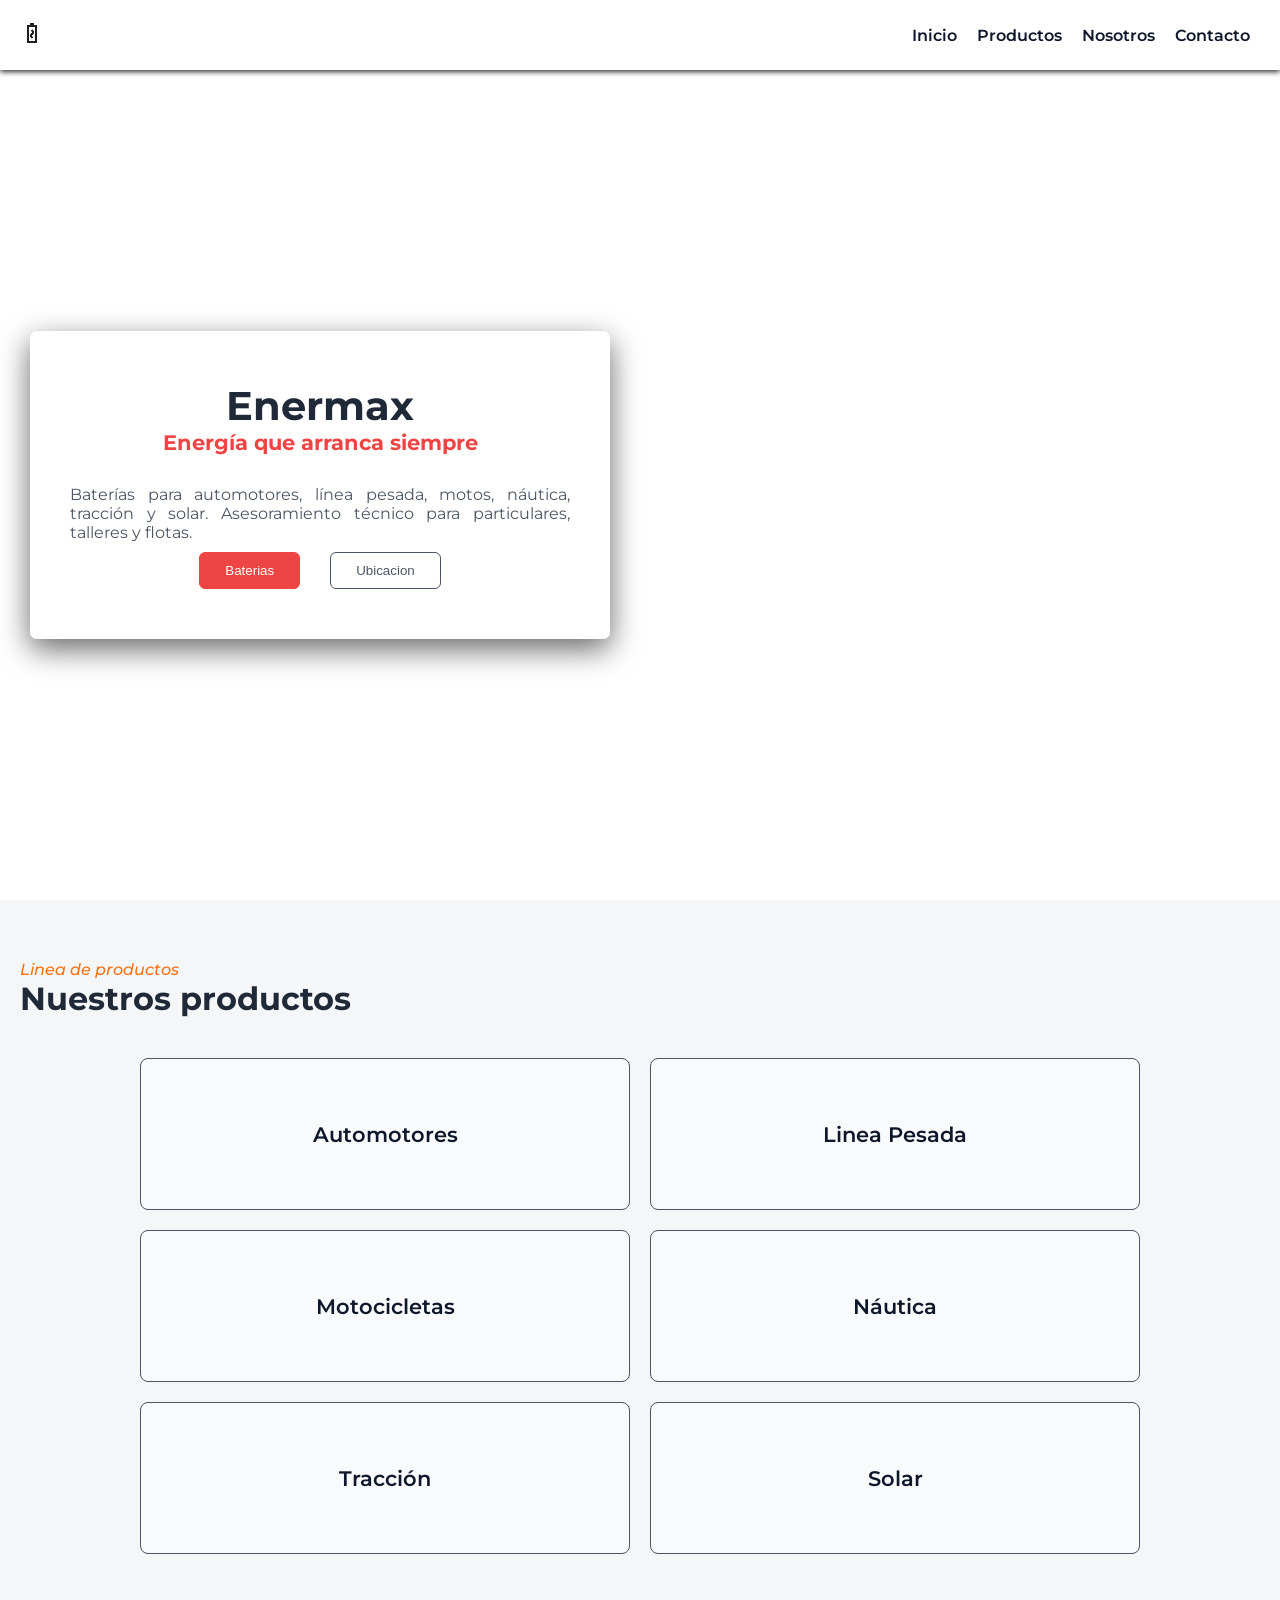
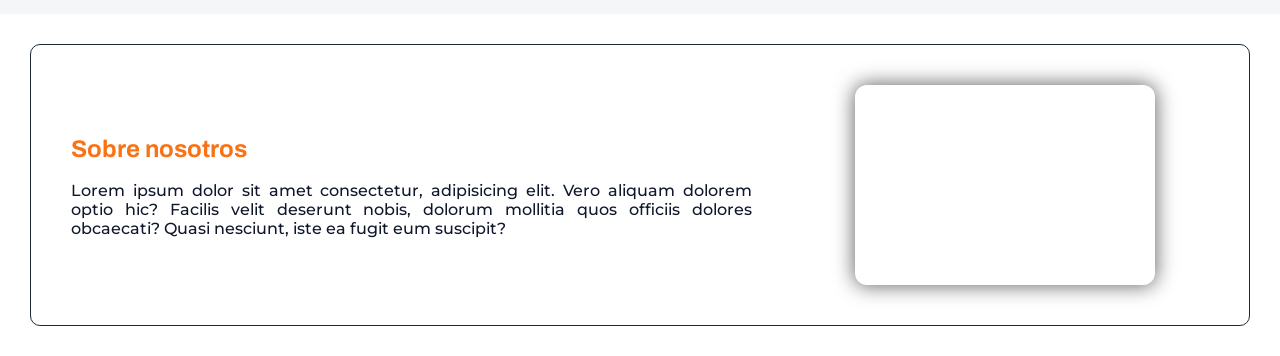
==== index.html @ 9f48b946 "primer commit" ====
<!DOCTYPE html>
<html lang="en">
<head>
    <meta charset="UTF-8">
    <meta name="viewport" content="width=device-width, initial-scale=1.0">
    <link rel="stylesheet" href="style.css">
    <title>Enermax</title>
    <link rel="preconnect" href="https://fonts.googleapis.com">
    <link rel="preconnect" href="https://fonts.gstatic.com" crossorigin>
    <link href="https://fonts.googleapis.com/css2?family=Montserrat:ital,wght@0,100..900;1,100..900&display=swap" rel="stylesheet">
    <link rel="preconnect" href="https://fonts.googleapis.com">
    <link rel="preconnect" href="https://fonts.gstatic.com" crossorigin>
    <link href="https://fonts.googleapis.com/css2?family=Archivo:ital,wght@0,100..900;1,100..900&display=swap" rel="stylesheet">
</head>
<body>
    
    <header>
        <nav class="nav__container">
            <a href="#"><img src="imagenes/battery_change_24dp_1F1F1F_FILL0_wght400_GRAD0_opsz24.png" alt="Logo de Enermax" class="logo"></a>
            <ul class="ul__container">
                <li class="link"><a href="#home">Inicio</a></li>
                <li class="link"><a href="#categorias">Productos</a></li>
                <li class="link"><a href="#about">Nosotros</a></li>
                <li class="link"><a href="">Contacto</a></li>
            </ul>
        </nav>
    </header>
    <main>
        <section class="hero" id="home">
           <div class="hero__content">
                <h1>Enermax</h1>
                <h2 class="hero__subtitulo">Energía que arranca siempre</h2>
                <p class="hero__p">Baterías para automotores, línea pesada, motos, náutica, tracción y solar. Asesoramiento técnico para particulares, talleres y flotas.</p>
                <div class="btn__container">
                    <button id="btn__baterias">Baterias</button>
                    <button id="btn__ubi">Ubicacion</button>
                </div>
           </div>
        </section>
        <section class="categorias__container" id="categorias">
            <label for="" class="cat__label">Linea de productos</label>
            <h2 class="cat__title">Nuestros  productos</h2>
            <div class="grid__categorias">
                <a href="" class="cat__item">
                    <h3>Automotores</h3>
                </a>
                <a href="" class="cat__item">
                    <h3>Linea Pesada</h3>
                </a>
                <a href="" class="cat__item">
                    <h3>Motocicletas</h3>
                </a>
                <a href="" class="cat__item">
                    <h3>Náutica</h3>
                </a>
                <a href="" class="cat__item">
                    <h3>Tracción</h3>
                </a>
                <a href="" class="cat__item">
                    <h3>Solar</h3>
                </a>
            </div>
        </section>
        <section class="about__section" id="about">
           <div class="about__main-content">
            <div class="about__content">
                <h2>Sobre nosotros</h2>
                <p>Lorem ipsum dolor sit amet consectetur, adipisicing elit. Vero aliquam dolorem optio hic? Facilis velit deserunt nobis, dolorum mollitia quos officiis dolores obcaecati? Quasi nesciunt, iste ea fugit eum suscipit?</p>
           </div>
           <div class="about__map">
                <iframe src="https://www.google.com/maps/embed?pb=!1m18!1m12!1m3!1d6736.130847587252!2d-63.22825692455571!3d-32.417405573816005!2m3!1f0!2f0!3f0!3m2!1i1024!2i768!4f13.1!3m3!1m2!1s0x95cc433421d55905%3A0x3ea2e8fc33ce48e!2sBaterias%20PLACORD%20ENERMAX!5e0!3m2!1ses-419!2sar!4v1781281917189!5m2!1ses-419!2sar" style="border:0;" allowfullscreen="" loading="lazy" referrerpolicy="no-referrer-when-downgrade" class="map__content"></iframe>
           </div>
           </div>
        </section>

    </main>

<script src="script.js"></script>
</body>
</html>
---- style.css ----
:root {
    --color-principal: #1F2937;
    --color-secundario: #4B5563;
    --color-acento: #F97316;   
    --color-texto: #000000;
    --color-fondo: #FFFFFF;
    --color-terciario: #0F172A;
    --color-resalto: #EF4444;
}

* {
    scroll-behavior: smooth;
}

body {
    margin: 0;
    font-family: "Montserrat", sans-serif;
    box-sizing: border-box;
}

header {
    position: fixed;
    top: 0;
    left: 0;
    width: 100%;
    height: 70px;
    background-color: #fff;
    z-index: 1000;
    box-shadow: 0 2px 5px #000c;
}

.nav__container {
    margin: 0;
    display: flex;
    justify-content: space-between;
    align-items: center;
    padding: 0px 20px;
    height: 100%;
}

.ul__container {
    display: flex;
    flex-direction: row;
    list-style: none;
}

.link a {
    text-decoration: none;
    color: var(--color-terciario);
    padding: 10px 0;
    margin: 0 10px;
    font-weight: 600;
    position: relative;
}

.link a::after {
    content: '';
    position: absolute;
    width: 0;
    height: 2px;
    bottom: 10px;
    left: 0;
    background-color: var(--color-acento);
    transition: width 0.3s ease;
}

.link a:hover::after {
    width: 100%;
}

.hero {
    display: flex;
    height: calc(100vh - 70px);
    margin-top: 70px;
    background-image: 
    url("imagenes/Gemini_Generated_Image_a4xaea4xaea4xaea.png");
    background-position: center;
    background-repeat: no-repeat;
    background-size: cover;
    align-items: center;
}

.hero__content {
    display: flex;
    flex-direction: column;
    color: var(--color-principal);
    background-color: #fff9;
    padding: 40px;
    border-radius: 7px;
    box-shadow: 0 10px 30px #0009;
    text-align: center;
    max-width: 500px;
    width: 90%;
    margin-left: 30px;
    align-items: center;
}

h1,.hero__subtitulo,.btn__container {
    padding: 10px;
}

h1 {
    margin: 0;
    font-size: 2.5em;
    color: var(--color-principal);
}

.hero__subtitulo {
    color: var(--color-resalto);
    margin: 0;
    font-size: 1.3em;
    position: relative;
    top: -20px;
}

.hero__p {
    color: var(--color-secundario);
    text-align: justify;
    margin: 0;
}

.btn__container {
    display: flex;
    gap: 30px;
}

#btn__baterias, #btn__ubi {
    padding: 10px 25px;
    margin: 0;
}

#btn__baterias {
    border-radius: 6px;
    border: 1.5px solid #EF4444;
    background-color: #EF4444;
    color: #fff;
}

#btn__ubi {
    border-radius: 6px;
    border: 1.5px solid var(--color-secundario);
    background-color: transparent;
    color: var(--color-secundario);
}

#btn__ubi:hover {
    cursor: pointer;
    border: 1.5px solid var(--color-resalto);
    color: var(--color-resalto);
    transition: all .1s ease-in;
}

#btn__baterias:hover {
    cursor: pointer;
    background-color: #cd3322;
    transition: all .1s ease-in;
    border-color: #cd3322;
}

.categorias__container {
    padding: 60px 20px;
    background-color: #f5f6f8;
}

.cat__label {
    font-weight: 500;
    color: var(--color-acento);
    font-style: oblique;
}

.cat__title {
    text-align: start;
    color: var(--color-principal);
    font-size: 2rem;
    margin-bottom: 40px;
    margin-top: 0;
}

.grid__categorias {
    display: grid;
    grid-template-columns: repeat(2,1fr);
    gap: 20px;
    max-width: 1000px;
    margin: 0 auto;
}

.cat__item {
    display: flex;
    flex-direction: row;
    justify-content: center;
    align-items: center;
    height: 150px; 
    background-color: #f8fafc; 
    border: 1px solid var(--color-secundario);
    border-radius: 8px;
    text-decoration: none; 
    transition: all 0.3s ease;
}

.cat__item h3 {
    color: var(--color-terciario);
    font-size: 1.3rem;
    font-weight: 600;
    margin: 0;
}

.cat__item:hover {
    transform: translateY(-5px);
    box-shadow: 0 10px 20px #0002; 
    border-color: var(--color-resalto);
}

.about__section {
    padding: 30px;
    display: flex;
    flex-direction: column;
    gap: 30px;
} 

.about__main-content {
    display: flex;
    flex-direction: row;
    justify-content: space-around;
    align-items: center;
    background-color: #fff;
    padding: 40px;
    border-radius: 10px;
    border: 1.5px solid var(--color-principal);
}

.map__content {
    border-radius: 8px;
    box-shadow: 0 0 20px 1px #0009;
}

.about__section h2 {
    font-family: "Archivo", sans-serif;
    color: var(--color-acento);
}
.about__section p {
    color: var(--color-terciario);
    font-weight: 500;
    text-align: justify;
    padding-right: 20px;
}

.about__map {
    display: flex;
    flex-direction: column;;
    width: 100%;
    justify-content: center;
    align-items: center;
    margin: 0;
    margin-right: -30px;
}

.about__map iframe {
    width: 100%;            /* Ocupa todo el ancho disponible... */
    max-width: 300px;       /* ...pero como máximo se clava en 450px (acá manejás el tamaño) */
    aspect-ratio: 3 / 2;    /* Fuerza a que el mapa sea siempre un cuadrado perfecto (Relación 1:1) */
    height: auto;           /* Permite que la altura se adapte a la proporción del ancho */
    border-radius: 12px;    /* Opcional: le da unas esquinas redondeadas estéticas que quedan muy bien con las fotos */
}
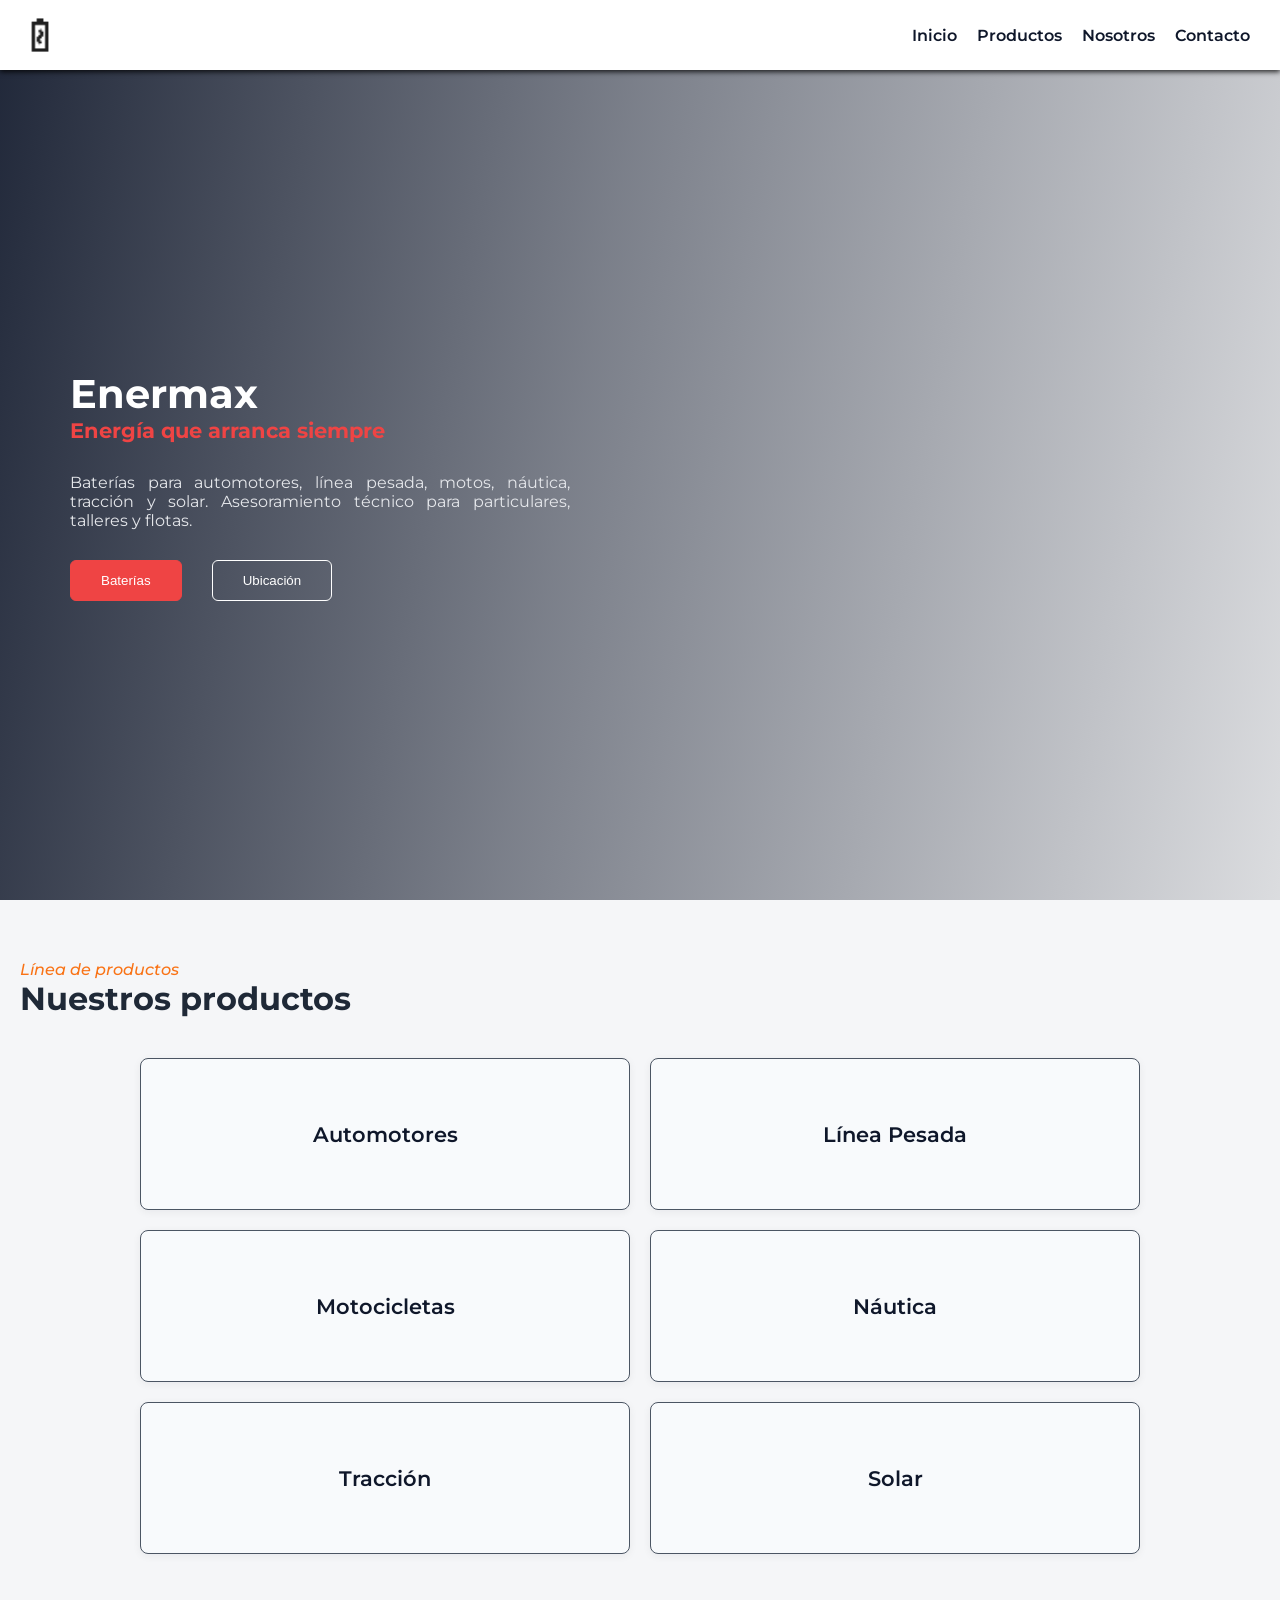
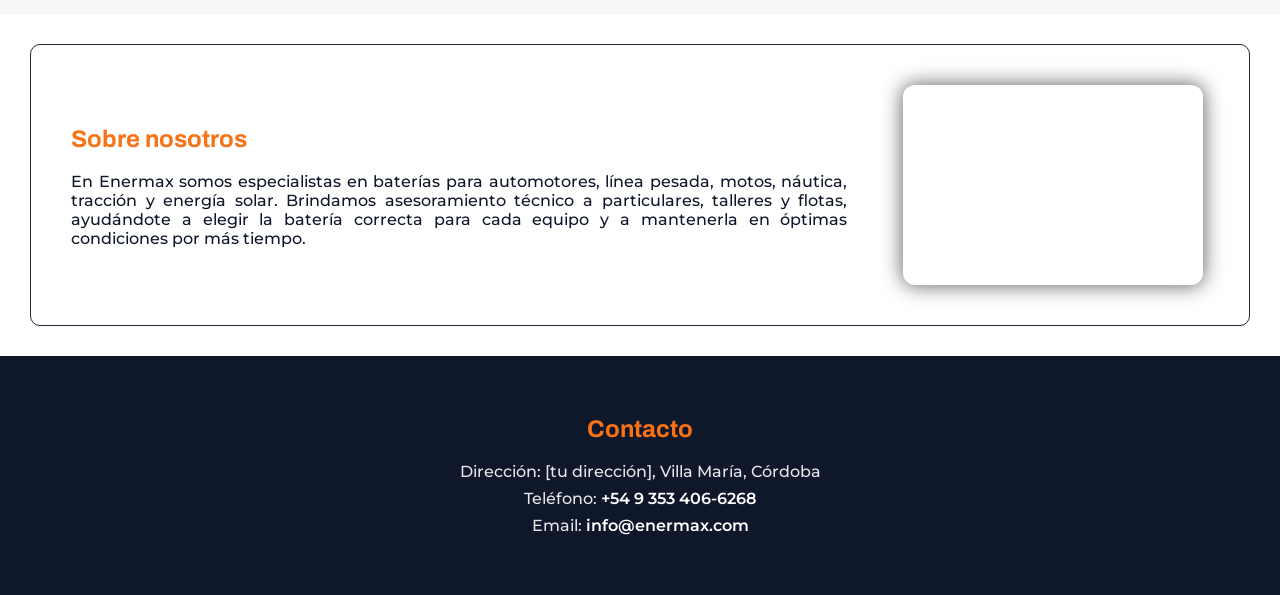
==== commit f4b04b30: "terminando display pagina principal" ====
--- a/index.html
+++ b/index.html
@@ -1,8 +1,9 @@
 <!DOCTYPE html>
-<html lang="en">
+<html lang="es">
 <head>
     <meta charset="UTF-8">
     <meta name="viewport" content="width=device-width, initial-scale=1.0">
+    <meta name="description" content="Enermax: baterías para automotores, línea pesada, motos, náutica, tracción y energía solar. Asesoramiento técnico para particulares, talleres y flotas en Villa María, Córdoba.">
     <link rel="stylesheet" href="style.css">
     <title>Enermax</title>
     <link rel="preconnect" href="https://fonts.googleapis.com">
@@ -13,68 +14,84 @@
     <link href="https://fonts.googleapis.com/css2?family=Archivo:ital,wght@0,100..900;1,100..900&display=swap" rel="stylesheet">
 </head>
 <body>
-    
+ 
     <header>
         <nav class="nav__container">
-            <a href="#"><img src="imagenes/battery_change_24dp_1F1F1F_FILL0_wght400_GRAD0_opsz24.png" alt="Logo de Enermax" class="logo"></a>
+            <a href="#"><img src="imagenes/battery_change_24dp_1F1F1F_FILL0_wght400_GRAD0_opsz24.png" alt="Logo de Enermax"
+                    class="logo"></a>
             <ul class="ul__container">
                 <li class="link"><a href="#home">Inicio</a></li>
                 <li class="link"><a href="#categorias">Productos</a></li>
                 <li class="link"><a href="#about">Nosotros</a></li>
-                <li class="link"><a href="">Contacto</a></li>
+                <li class="link"><a href="#contacto">Contacto</a></li>
             </ul>
         </nav>
     </header>
     <main>
         <section class="hero" id="home">
-           <div class="hero__content">
+            <div class="hero__content">
                 <h1>Enermax</h1>
                 <h2 class="hero__subtitulo">Energía que arranca siempre</h2>
-                <p class="hero__p">Baterías para automotores, línea pesada, motos, náutica, tracción y solar. Asesoramiento técnico para particulares, talleres y flotas.</p>
+                <p class="hero__p">Baterías para automotores, línea pesada, motos, náutica, tracción y solar.
+                    Asesoramiento técnico para particulares, talleres y flotas.</p>
                 <div class="btn__container">
-                    <button id="btn__baterias">Baterias</button>
-                    <button id="btn__ubi">Ubicacion</button>
+                    <button id="btn__baterias">Baterías</button>
+                    <button id="btn__ubi">Ubicación</button>
                 </div>
-           </div>
+            </div>
         </section>
         <section class="categorias__container" id="categorias">
-            <label for="" class="cat__label">Linea de productos</label>
-            <h2 class="cat__title">Nuestros  productos</h2>
+            <span class="cat__label">Línea de productos</span>
+            <h2 class="cat__title">Nuestros productos</h2>
             <div class="grid__categorias">
-                <a href="" class="cat__item">
+                <a href="#" class="cat__item">
                     <h3>Automotores</h3>
                 </a>
-                <a href="" class="cat__item">
-                    <h3>Linea Pesada</h3>
+                <a href="#" class="cat__item">
+                    <h3>Línea Pesada</h3>
                 </a>
-                <a href="" class="cat__item">
+                <a href="#" class="cat__item">
                     <h3>Motocicletas</h3>
                 </a>
-                <a href="" class="cat__item">
-                    <h3>Náutica</h3>
+                <a href="#" class="cat__item">
+                   <h3>Náutica</h3>
                 </a>
-                <a href="" class="cat__item">
+                <a href="#" class="cat__item">
                     <h3>Tracción</h3>
                 </a>
-                <a href="" class="cat__item">
+                <a href="#" class="cat__item">
                     <h3>Solar</h3>
                 </a>
             </div>
         </section>
         <section class="about__section" id="about">
-           <div class="about__main-content">
-            <div class="about__content">
-                <h2>Sobre nosotros</h2>
-                <p>Lorem ipsum dolor sit amet consectetur, adipisicing elit. Vero aliquam dolorem optio hic? Facilis velit deserunt nobis, dolorum mollitia quos officiis dolores obcaecati? Quasi nesciunt, iste ea fugit eum suscipit?</p>
-           </div>
-           <div class="about__map">
-                <iframe src="https://www.google.com/maps/embed?pb=!1m18!1m12!1m3!1d6736.130847587252!2d-63.22825692455571!3d-32.417405573816005!2m3!1f0!2f0!3f0!3m2!1i1024!2i768!4f13.1!3m3!1m2!1s0x95cc433421d55905%3A0x3ea2e8fc33ce48e!2sBaterias%20PLACORD%20ENERMAX!5e0!3m2!1ses-419!2sar!4v1781281917189!5m2!1ses-419!2sar" style="border:0;" allowfullscreen="" loading="lazy" referrerpolicy="no-referrer-when-downgrade" class="map__content"></iframe>
-           </div>
-           </div>
+            <div class="about__main-content">
+                <div class="about__content">
+                    <h2>Sobre nosotros</h2>
+                    <p>En Enermax somos especialistas en baterías para automotores, línea pesada, motos, náutica,
+                        tracción y energía solar. Brindamos asesoramiento técnico a particulares, talleres y flotas,
+                        ayudándote a elegir la batería correcta para cada equipo y a mantenerla en óptimas
+                        condiciones por más tiempo.</p>
+                </div>
+                <div class="about__map">
+                    <iframe
+                        src="https://www.google.com/maps/embed?pb=!1m18!1m12!1m3!1d6736.130847587252!2d-63.22825692455571!3d-32.417405573816005!2m3!1f0!2f0!3f0!3m2!1i1024!2i768!4f13.1!3m3!1m2!1s0x95cc433421d55905%3A0x3ea2e8fc33ce48e!2sBaterias%20PLACORD%20ENERMAX!5e0!3m2!1ses-419!2sar!4v1781281917189!5m2!1ses-419!2sar"
+                        style="border:0;" allowfullscreen="" loading="lazy"
+                        referrerpolicy="no-referrer-when-downgrade" class="map__content"></iframe>
+                </div>
+            </div>
         </section>
-
+        <section class="contact__section" id="contacto">
+            <h2 class="contact__title">Contacto</h2>
+            <address class="contact__info">
+                <p>Dirección: [tu dirección], Villa María, Córdoba</p>
+                <p>Teléfono: <a href="tel:+5493534066268">+54 9 353 406-6268</a></p>
+                <p>Email: <a href="mailto:matiaseravalle@gmail.com">info@enermax.com</a></p>
+            </address>
+        </section>
     </main>
-
-<script src="script.js"></script>
+ 
+    <script src="script.js"></script>
 </body>
+ 
 </html>
--- a/style.css
+++ b/style.css
@@ -1,12 +1,12 @@
-
 :root {
     --color-principal: #1F2937;
     --color-secundario: #4B5563;
-    --color-acento: #F97316;   
+    --color-acento: #F97316;
     --color-texto: #000000;
     --color-fondo: #FFFFFF;
     --color-terciario: #0F172A;
     --color-resalto: #EF4444;
+    --color-claro: #E5E7EB;
 }
 
 * {
@@ -39,6 +39,12 @@
     height: 100%;
 }
 
+.logo {
+    height: 40px;
+    width: auto;
+    display: block;
+}
+
 .ul__container {
     display: flex;
     flex-direction: row;
@@ -73,8 +79,9 @@
     display: flex;
     height: calc(100vh - 70px);
     margin-top: 70px;
-    background-image: 
-    url("imagenes/Gemini_Generated_Image_a4xaea4xaea4xaea.png");
+    background-image:
+        linear-gradient(100deg, rgba(15, 23, 42, 0.92) 0%, rgba(15, 23, 42, 0.55) 45%, rgba(15, 23, 42, 0.15) 100%),
+        url("imagenes/Gemini_Generated_Image_a4xaea4xaea4xaea.png");
     background-position: center;
     background-repeat: no-repeat;
     background-size: cover;
@@ -84,26 +91,25 @@
 .hero__content {
     display: flex;
     flex-direction: column;
-    color: var(--color-principal);
-    background-color: #fff9;
+    color: var(--color-fondo);
     padding: 40px;
-    border-radius: 7px;
-    box-shadow: 0 10px 30px #0009;
-    text-align: center;
+    text-align: left;
     max-width: 500px;
     width: 90%;
     margin-left: 30px;
-    align-items: center;
-}
-
-h1,.hero__subtitulo,.btn__container {
-    padding: 10px;
+    align-items: flex-start;
+}
+
+h1,
+.hero__subtitulo,
+.btn__container {
+    padding: 10px 0;
 }
 
 h1 {
     margin: 0;
     font-size: 2.5em;
-    color: var(--color-principal);
+    color: var(--color-fondo);
 }
 
 .hero__subtitulo {
@@ -115,7 +121,7 @@
 }
 
 .hero__p {
-    color: var(--color-secundario);
+    color: var(--color-claro);
     text-align: justify;
     margin: 0;
 }
@@ -125,9 +131,11 @@
     gap: 30px;
 }
 
-#btn__baterias, #btn__ubi {
-    padding: 10px 25px;
-    margin: 0;
+#btn__baterias,
+#btn__ubi {
+    padding: 12px 30px;
+    margin: 0;
+    margin-top: 20px;
 }
 
 #btn__baterias {
@@ -139,9 +147,9 @@
 
 #btn__ubi {
     border-radius: 6px;
-    border: 1.5px solid var(--color-secundario);
+    border: 1.5px solid var(--color-fondo);
     background-color: transparent;
-    color: var(--color-secundario);
+    color: var(--color-fondo);
 }
 
 #btn__ubi:hover {
@@ -167,6 +175,7 @@
     font-weight: 500;
     color: var(--color-acento);
     font-style: oblique;
+    display: block;
 }
 
 .cat__title {
@@ -179,7 +188,7 @@
 
 .grid__categorias {
     display: grid;
-    grid-template-columns: repeat(2,1fr);
+    grid-template-columns: repeat(2, 1fr);
     gap: 20px;
     max-width: 1000px;
     margin: 0 auto;
@@ -187,15 +196,24 @@
 
 .cat__item {
     display: flex;
-    flex-direction: row;
+    flex-direction: column;
     justify-content: center;
     align-items: center;
-    height: 150px; 
-    background-color: #f8fafc; 
+    gap: 12px;
+    height: 150px;
+    background-color: #f8fafc;
     border: 1px solid var(--color-secundario);
     border-radius: 8px;
-    text-decoration: none; 
+    box-shadow: 0 2px 8px rgba(15, 23, 42, 0.06);
+    text-decoration: none;
     transition: all 0.3s ease;
+}
+
+.cat__item .icon {
+    width: 36px;
+    height: 36px;
+    color: var(--color-acento);
+    transition: color 0.3s ease;
 }
 
 .cat__item h3 {
@@ -207,8 +225,12 @@
 
 .cat__item:hover {
     transform: translateY(-5px);
-    box-shadow: 0 10px 20px #0002; 
+    box-shadow: 0 10px 20px #0002;
     border-color: var(--color-resalto);
+}
+
+.cat__item:hover .icon {
+    color: var(--color-resalto);
 }
 
 .about__section {
@@ -216,7 +238,7 @@
     display: flex;
     flex-direction: column;
     gap: 30px;
-} 
+}
 
 .about__main-content {
     display: flex;
@@ -238,6 +260,7 @@
     font-family: "Archivo", sans-serif;
     color: var(--color-acento);
 }
+
 .about__section p {
     color: var(--color-terciario);
     font-weight: 500;
@@ -247,7 +270,7 @@
 
 .about__map {
     display: flex;
-    flex-direction: column;;
+    flex-direction: column;
     width: 100%;
     justify-content: center;
     align-items: center;
@@ -256,10 +279,46 @@
 }
 
 .about__map iframe {
-    width: 100%;            /* Ocupa todo el ancho disponible... */
-    max-width: 300px;       /* ...pero como máximo se clava en 450px (acá manejás el tamaño) */
-    aspect-ratio: 3 / 2;    /* Fuerza a que el mapa sea siempre un cuadrado perfecto (Relación 1:1) */
-    height: auto;           /* Permite que la altura se adapte a la proporción del ancho */
-    border-radius: 12px;    /* Opcional: le da unas esquinas redondeadas estéticas que quedan muy bien con las fotos */
-}
-
+    width: 100%;          /* Ocupa todo el ancho disponible... */
+    max-width: 300px;      /* ...pero como máximo se clava en 300px (acá manejás el tamaño) */
+    aspect-ratio: 3 / 2;  /* Fuerza a que el mapa sea siempre la misma proporción */
+    height: auto;         /* Permite que la altura se adapte a la proporción del ancho */
+    border-radius: 12px;  /* Esquinas redondeadas que combinan con el resto de las tarjetas */
+}
+
+.contact__section {
+    padding: 60px 20px;
+    text-align: center;
+    background-color: var(--color-terciario);
+    color: var(--color-fondo);
+}
+
+.contact__title {
+    color: var(--color-acento);
+    font-family: "Archivo", sans-serif;
+    margin-top: 0;
+}
+
+.contact__info {
+    display: flex;
+    flex-direction: column;
+    gap: 8px;
+    font-style: normal;
+}
+
+.contact__info p {
+    color: var(--color-claro);
+    font-weight: 500;
+    margin: 0;
+}
+
+.contact__info a {
+    color: var(--color-fondo);
+    text-decoration: none;
+    font-weight: 600;
+}
+
+.contact__info a:hover {
+    color: var(--color-acento);
+}
+
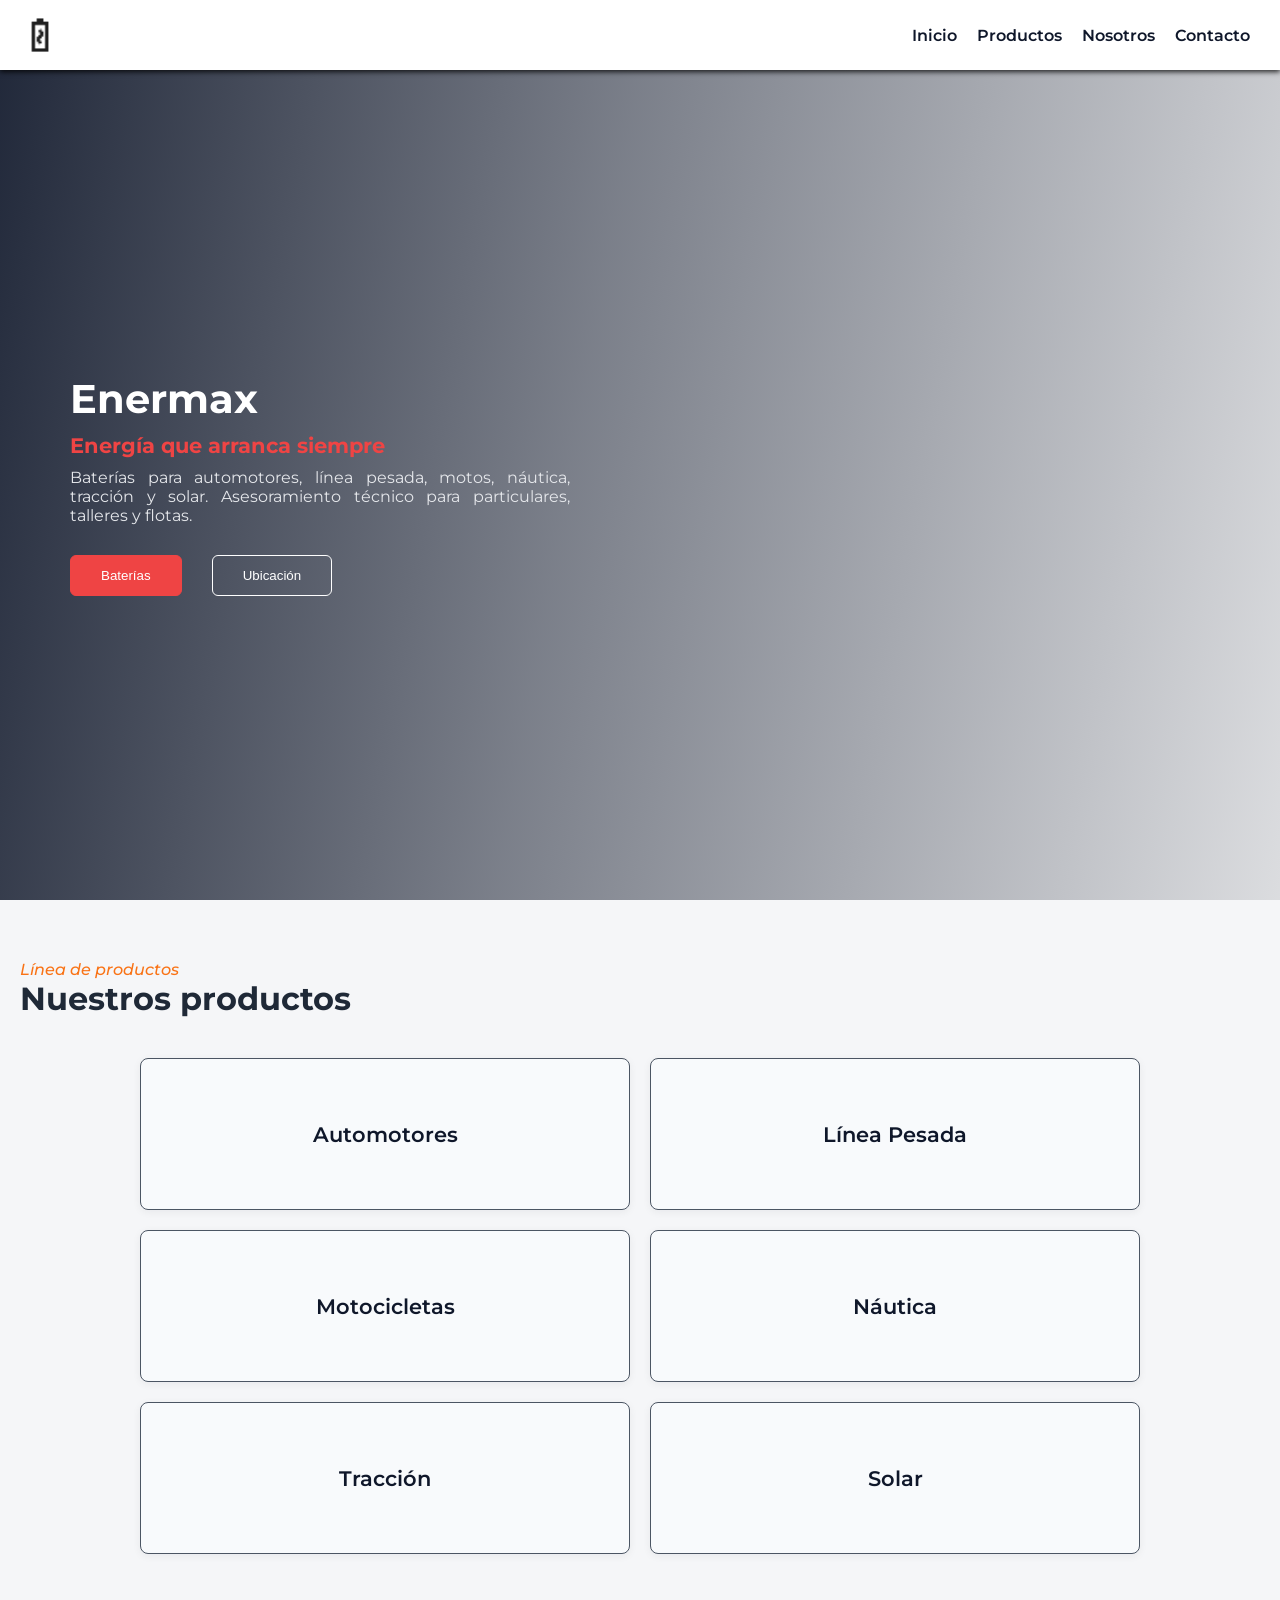
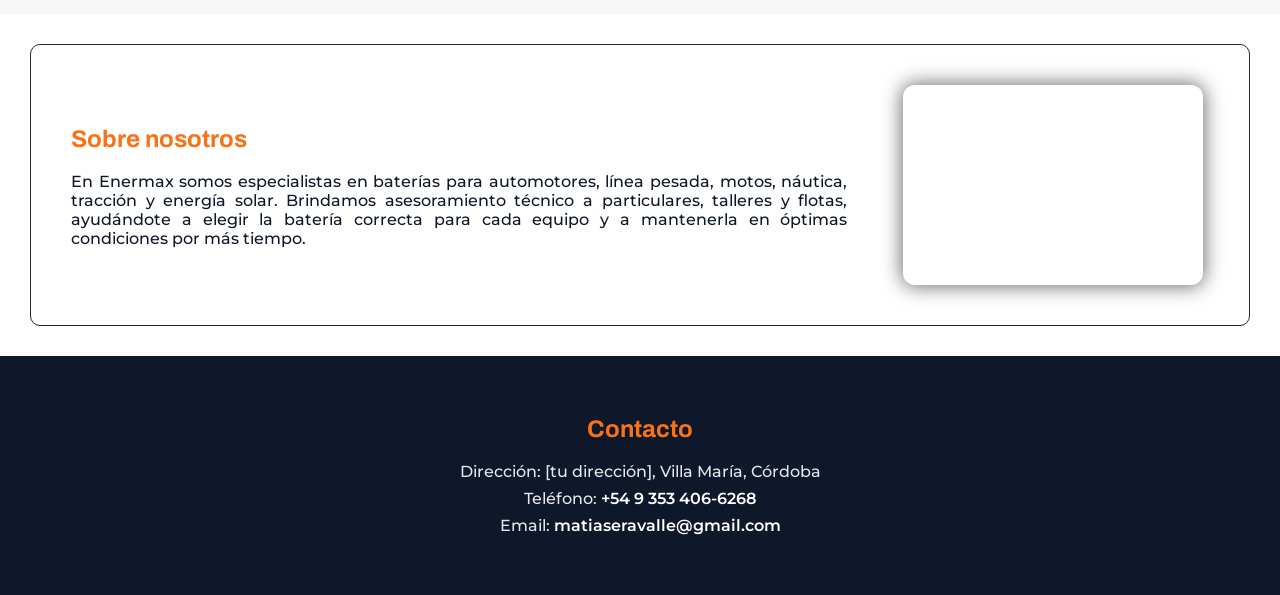
==== commit 0fb5e4a1: "display terminado (1)" ====
--- a/index.html
+++ b/index.html
@@ -14,12 +14,20 @@
     <link href="https://fonts.googleapis.com/css2?family=Archivo:ital,wght@0,100..900;1,100..900&display=swap" rel="stylesheet">
 </head>
 <body>
- 
+
     <header>
         <nav class="nav__container">
             <a href="#"><img src="imagenes/battery_change_24dp_1F1F1F_FILL0_wght400_GRAD0_opsz24.png" alt="Logo de Enermax"
                     class="logo"></a>
-            <ul class="ul__container">
+
+            <button class="nav__toggle" id="navToggle" aria-label="Abrir menú" aria-expanded="false"
+                aria-controls="navMenu">
+                <span class="nav__toggle-bar"></span>
+                <span class="nav__toggle-bar"></span>
+                <span class="nav__toggle-bar"></span>
+            </button>
+
+            <ul class="ul__container" id="navMenu">
                 <li class="link"><a href="#home">Inicio</a></li>
                 <li class="link"><a href="#categorias">Productos</a></li>
                 <li class="link"><a href="#about">Nosotros</a></li>
@@ -35,8 +43,8 @@
                 <p class="hero__p">Baterías para automotores, línea pesada, motos, náutica, tracción y solar.
                     Asesoramiento técnico para particulares, talleres y flotas.</p>
                 <div class="btn__container">
-                    <button id="btn__baterias">Baterías</button>
-                    <button id="btn__ubi">Ubicación</button>
+                    <button type="button" id="btn__baterias">Baterías</button>
+                    <button type="button" id="btn__ubi">Ubicación</button>
                 </div>
             </div>
         </section>
@@ -54,7 +62,7 @@
                     <h3>Motocicletas</h3>
                 </a>
                 <a href="#" class="cat__item">
-                   <h3>Náutica</h3>
+                    <h3>Náutica</h3>
                 </a>
                 <a href="#" class="cat__item">
                     <h3>Tracción</h3>
@@ -73,8 +81,8 @@
                         ayudándote a elegir la batería correcta para cada equipo y a mantenerla en óptimas
                         condiciones por más tiempo.</p>
                 </div>
-                <div class="about__map">
-                    <iframe
+                <div class="about__map" id="map">
+                    <iframe title="Ubicación de Enermax en el mapa"
                         src="https://www.google.com/maps/embed?pb=!1m18!1m12!1m3!1d6736.130847587252!2d-63.22825692455571!3d-32.417405573816005!2m3!1f0!2f0!3f0!3m2!1i1024!2i768!4f13.1!3m3!1m2!1s0x95cc433421d55905%3A0x3ea2e8fc33ce48e!2sBaterias%20PLACORD%20ENERMAX!5e0!3m2!1ses-419!2sar!4v1781281917189!5m2!1ses-419!2sar"
                         style="border:0;" allowfullscreen="" loading="lazy"
                         referrerpolicy="no-referrer-when-downgrade" class="map__content"></iframe>
@@ -86,12 +94,12 @@
             <address class="contact__info">
                 <p>Dirección: [tu dirección], Villa María, Córdoba</p>
                 <p>Teléfono: <a href="tel:+5493534066268">+54 9 353 406-6268</a></p>
-                <p>Email: <a href="mailto:matiaseravalle@gmail.com">info@enermax.com</a></p>
+                <p>Email: <a href="mailto:matiaseravalle@gmail.com">matiaseravalle@gmail.com</a></p>
             </address>
         </section>
     </main>
- 
+
     <script src="script.js"></script>
 </body>
- 
+
 </html>
--- a/style.css
+++ b/style.css
@@ -45,10 +45,46 @@
     display: block;
 }
 
+.nav__toggle {
+    display: none;
+    flex-direction: column;
+    justify-content: center;
+    gap: 5px;
+    width: 30px;
+    height: 24px;
+    background: none;
+    border: none;
+    cursor: pointer;
+    padding: 0;
+}
+
+.nav__toggle-bar {
+    display: block;
+    width: 100%;
+    height: 3px;
+    background-color: var(--color-terciario);
+    border-radius: 2px;
+    transition: all 0.3s ease;
+}
+
+.nav__toggle.active .nav__toggle-bar:nth-child(1) {
+    transform: translateY(8px) rotate(45deg);
+}
+
+.nav__toggle.active .nav__toggle-bar:nth-child(2) {
+    opacity: 0;
+}
+
+.nav__toggle.active .nav__toggle-bar:nth-child(3) {
+    transform: translateY(-8px) rotate(-45deg);
+}
+
 .ul__container {
     display: flex;
     flex-direction: row;
     list-style: none;
+    margin: 0;
+    padding: 0;
 }
 
 .link a {
@@ -116,8 +152,7 @@
     color: var(--color-resalto);
     margin: 0;
     font-size: 1.3em;
-    position: relative;
-    top: -20px;
+    margin-top: -10px;
 }
 
 .hero__p {
@@ -209,13 +244,6 @@
     transition: all 0.3s ease;
 }
 
-.cat__item .icon {
-    width: 36px;
-    height: 36px;
-    color: var(--color-acento);
-    transition: color 0.3s ease;
-}
-
 .cat__item h3 {
     color: var(--color-terciario);
     font-size: 1.3rem;
@@ -227,10 +255,6 @@
     transform: translateY(-5px);
     box-shadow: 0 10px 20px #0002;
     border-color: var(--color-resalto);
-}
-
-.cat__item:hover .icon {
-    color: var(--color-resalto);
 }
 
 .about__section {
@@ -322,3 +346,146 @@
     color: var(--color-acento);
 }
 
+/* ============================
+   RESPONSIVE - Tablets y móviles
+   ============================ */
+@media (max-width: 768px) {
+
+    /* Nav hamburguesa */
+    .nav__toggle {
+        display: flex;
+    }
+
+    .ul__container {
+        position: fixed;
+        top: 70px;
+        left: 0;
+        width: 100%;
+        flex-direction: column;
+        align-items: stretch;
+        background-color: #fff;
+        box-shadow: 0 4px 10px #0002;
+        max-height: 0;
+        overflow: hidden;
+        transition: max-height 0.35s ease;
+    }
+
+    .ul__container.active {
+        max-height: 300px;
+    }
+
+    .link {
+        width: 100%;
+        text-align: center;
+        border-bottom: 1px solid #f0f0f0;
+    }
+
+    .link a {
+        display: block;
+        padding: 15px 0;
+        margin: 0;
+    }
+
+    /* Hero (sin imagen de fondo en mobile) */
+    .hero {
+        height: auto;
+        min-height: auto;
+        margin-top: 70px;
+        background-image: none;
+        background-color: var(--color-terciario);
+        padding: 50px 20px;
+    }
+
+    .hero__content {
+        margin-left: 0;
+        max-width: 100%;
+        width: 100%;
+        padding: 0;
+        align-items: center;
+        text-align: center;
+    }
+
+    h1 {
+        font-size: 2.2em;
+        padding: 0;
+    }
+
+    .hero__subtitulo {
+        position: static;
+        font-size: 1.1em;
+        margin-top: 8px;
+    }
+
+    .hero__p {
+        text-align: center;
+        margin-top: 15px;
+    }
+
+    .btn__container {
+        flex-direction: column;
+        width: 100%;
+        gap: 15px;
+        margin-top: 20px;
+    }
+
+    #btn__baterias,
+    #btn__ubi {
+        width: 100%;
+    }
+
+    /* Categorías */
+    .categorias__container {
+        padding: 40px 15px;
+    }
+
+    .grid__categorias {
+        grid-template-columns: repeat(2, 1fr);
+        gap: 15px;
+    }
+
+    /* Sobre nosotros */
+    .about__section {
+        padding: 20px;
+    }
+
+    .about__main-content {
+        flex-direction: column;
+        padding: 25px;
+    }
+
+    .about__map {
+        margin-right: 0;
+        margin-top: 20px;
+    }
+
+    .about__map iframe {
+        max-width: 100%;
+    }
+
+    /* Contacto */
+    .contact__section {
+        padding: 40px 15px;
+    }
+}
+
+/* ============================
+   Celulares chicos
+   ============================ */
+@media (max-width: 480px) {
+
+    h1 {
+        font-size: 1.6em;
+    }
+
+    .hero__subtitulo {
+        font-size: 1.1em;
+    }
+
+    .grid__categorias {
+        grid-template-columns: 1fr;
+    }
+
+    .cat__title {
+        font-size: 1.5rem;
+    }
+}
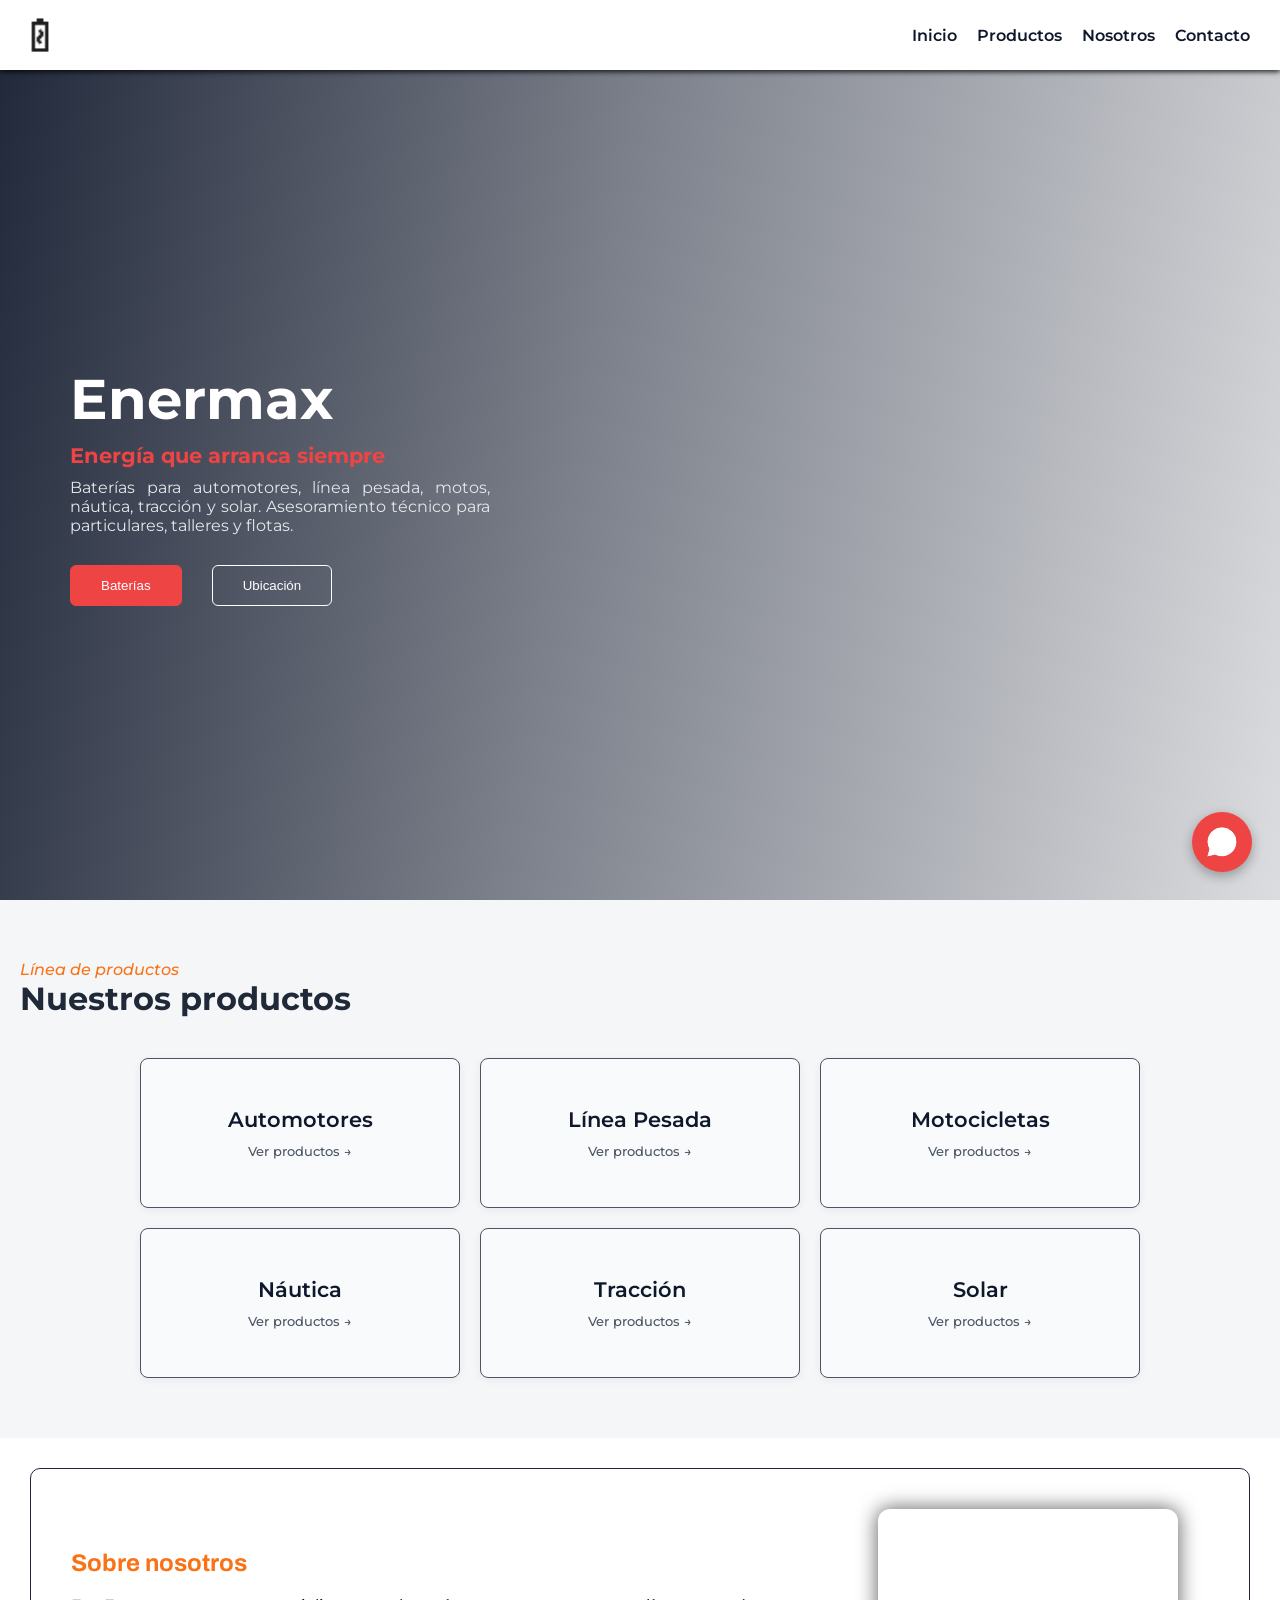
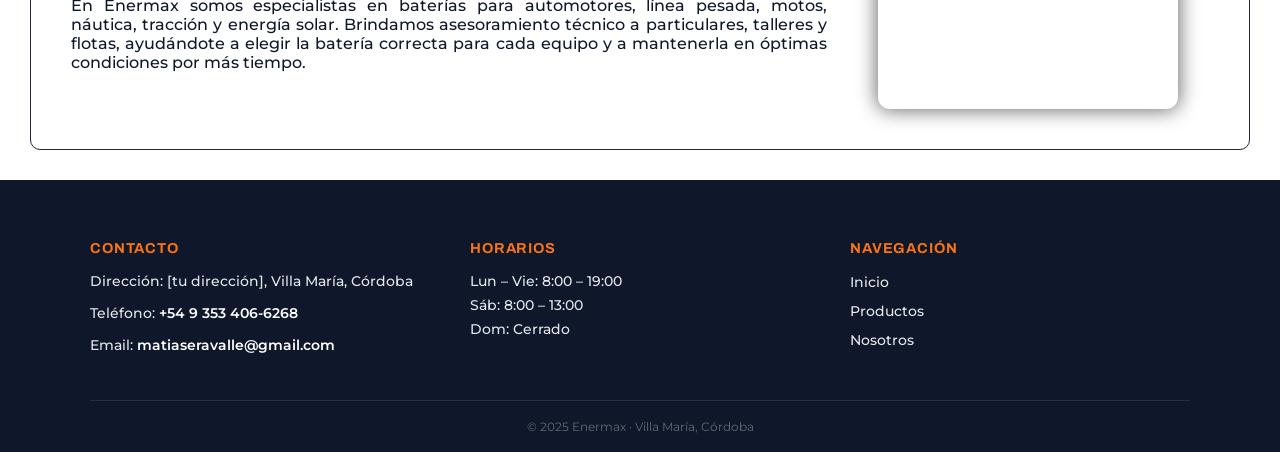
==== commit 6a7dfdfa: "pagina principal version 2" ====
--- a/index.html
+++ b/index.html
@@ -9,19 +9,15 @@
     <link rel="preconnect" href="https://fonts.googleapis.com">
     <link rel="preconnect" href="https://fonts.gstatic.com" crossorigin>
     <link href="https://fonts.googleapis.com/css2?family=Montserrat:ital,wght@0,100..900;1,100..900&display=swap" rel="stylesheet">
-    <link rel="preconnect" href="https://fonts.googleapis.com">
-    <link rel="preconnect" href="https://fonts.gstatic.com" crossorigin>
     <link href="https://fonts.googleapis.com/css2?family=Archivo:ital,wght@0,100..900;1,100..900&display=swap" rel="stylesheet">
 </head>
 <body>
 
     <header>
         <nav class="nav__container">
-            <a href="#"><img src="imagenes/battery_change_24dp_1F1F1F_FILL0_wght400_GRAD0_opsz24.png" alt="Logo de Enermax"
-                    class="logo"></a>
+            <a href="#"><img src="imagenes/battery_change_24dp_1F1F1F_FILL0_wght400_GRAD0_opsz24.png" alt="Logo de Enermax" class="logo"></a>
 
-            <button class="nav__toggle" id="navToggle" aria-label="Abrir menú" aria-expanded="false"
-                aria-controls="navMenu">
+            <button class="nav__toggle" id="navToggle" aria-label="Abrir menú" aria-expanded="false" aria-controls="navMenu">
                 <span class="nav__toggle-bar"></span>
                 <span class="nav__toggle-bar"></span>
                 <span class="nav__toggle-bar"></span>
@@ -54,21 +50,27 @@
             <div class="grid__categorias">
                 <a href="#" class="cat__item">
                     <h3>Automotores</h3>
+                    <span class="cat__cta">Ver productos →</span>
                 </a>
                 <a href="#" class="cat__item">
                     <h3>Línea Pesada</h3>
+                    <span class="cat__cta">Ver productos →</span>
                 </a>
                 <a href="#" class="cat__item">
                     <h3>Motocicletas</h3>
+                    <span class="cat__cta">Ver productos →</span>
                 </a>
                 <a href="#" class="cat__item">
                     <h3>Náutica</h3>
+                    <span class="cat__cta">Ver productos →</span>
                 </a>
                 <a href="#" class="cat__item">
                     <h3>Tracción</h3>
+                    <span class="cat__cta">Ver productos →</span>
                 </a>
                 <a href="#" class="cat__item">
                     <h3>Solar</h3>
+                    <span class="cat__cta">Ver productos →</span>
                 </a>
             </div>
         </section>
@@ -89,15 +91,41 @@
                 </div>
             </div>
         </section>
-        <section class="contact__section" id="contacto">
-            <h2 class="contact__title">Contacto</h2>
-            <address class="contact__info">
-                <p>Dirección: [tu dirección], Villa María, Córdoba</p>
-                <p>Teléfono: <a href="tel:+5493534066268">+54 9 353 406-6268</a></p>
-                <p>Email: <a href="mailto:matiaseravalle@gmail.com">matiaseravalle@gmail.com</a></p>
-            </address>
-        </section>
     </main>
+
+    <footer class="footer" id="contacto">
+        <div class="footer__container">
+            <div class="footer__col">
+                <h3 class="footer__heading">Contacto</h3>
+                <address class="footer__address">
+                    <p>Dirección: [tu dirección], Villa María, Córdoba</p>
+                    <p>Teléfono: <a href="tel:+5493534066268">+54 9 353 406-6268</a></p>
+                    <p>Email: <a href="mailto:matiaseravalle@gmail.com">matiaseravalle@gmail.com</a></p>
+                </address>
+            </div>
+            <div class="footer__col">
+                <h3 class="footer__heading">Horarios</h3>
+                <p>Lun – Vie: 8:00 – 19:00</p>
+                <p>Sáb: 8:00 – 13:00</p>
+                <p>Dom: Cerrado</p>
+            </div>
+            <div class="footer__col">
+                <h3 class="footer__heading">Navegación</h3>
+                <ul class="footer__nav-list">
+                    <li><a href="#home">Inicio</a></li>
+                    <li><a href="#categorias">Productos</a></li>
+                    <li><a href="#about">Nosotros</a></li>
+                </ul>
+            </div>
+        </div>
+        <div class="footer__bottom">
+            <p>© 2025 Enermax · Villa María, Córdoba</p>
+        </div>
+    </footer>
+
+    <a href="https://wa.me/5493534066268?text=Hola!%20Quiero%20consultar%20sobre%20bater%C3%ADas%20en%20Enermax." class="whatsapp-float" target="_blank" rel="noopener noreferrer" aria-label="Contactar por WhatsApp">
+        <img src="imagenes/WhatsApp.svg" alt="WhatsApp">
+    </a>
 
     <script src="script.js"></script>
 </body>
--- a/style.css
+++ b/style.css
@@ -9,14 +9,20 @@
     --color-claro: #E5E7EB;
 }
 
+html {
+    overflow-x: hidden;
+}
+
 * {
     scroll-behavior: smooth;
+    box-sizing: border-box;
 }
 
 body {
     margin: 0;
     font-family: "Montserrat", sans-serif;
     box-sizing: border-box;
+    overflow-x: hidden;
 }
 
 header {
@@ -144,7 +150,7 @@
 
 h1 {
     margin: 0;
-    font-size: 2.5em;
+    font-size: 3.5em;
     color: var(--color-fondo);
 }
 
@@ -223,7 +229,7 @@
 
 .grid__categorias {
     display: grid;
-    grid-template-columns: repeat(2, 1fr);
+    grid-template-columns: repeat(3, 1fr);
     gap: 20px;
     max-width: 1000px;
     margin: 0 auto;
@@ -257,6 +263,18 @@
     border-color: var(--color-resalto);
 }
 
+.cat__cta {
+    font-size: 0.8rem;
+    color: var(--color-secundario);
+    font-weight: 500;
+    transition: color 0.3s ease;
+}
+
+.cat__item:hover .cat__cta {
+    color: var(--color-resalto);
+    cursor: pointer;
+}
+
 .about__section {
     padding: 30px;
     display: flex;
@@ -299,7 +317,7 @@
     justify-content: center;
     align-items: center;
     margin: 0;
-    margin-right: -30px;
+    margin-right: 0px;
 }
 
 .about__map iframe {
@@ -310,41 +328,134 @@
     border-radius: 12px;  /* Esquinas redondeadas que combinan con el resto de las tarjetas */
 }
 
-.contact__section {
-    padding: 60px 20px;
-    text-align: center;
+/* Footer */
+.footer {
     background-color: var(--color-terciario);
     color: var(--color-fondo);
-}
-
-.contact__title {
+    padding: 60px 40px 0;
+}
+
+.footer__container {
+    display: grid;
+    grid-template-columns: repeat(3, 1fr);
+    gap: 40px;
+    max-width: 1100px;
+    margin: 0 auto;
+    padding-bottom: 40px;
+    border-bottom: 1px solid rgba(255, 255, 255, 0.1);
+}
+
+.footer__heading {
     color: var(--color-acento);
     font-family: "Archivo", sans-serif;
-    margin-top: 0;
-}
-
-.contact__info {
+    font-size: 0.9rem;
+    text-transform: uppercase;
+    letter-spacing: 0.06em;
+    margin: 0 0 16px;
+}
+
+.footer__address {
     display: flex;
     flex-direction: column;
     gap: 8px;
     font-style: normal;
 }
 
-.contact__info p {
+.footer__col p {
     color: var(--color-claro);
     font-weight: 500;
-    margin: 0;
-}
-
-.contact__info a {
+    margin: 0 0 6px;
+    font-size: 0.9rem;
+}
+
+.footer__address a {
     color: var(--color-fondo);
     text-decoration: none;
     font-weight: 600;
 }
 
-.contact__info a:hover {
+.footer__address a:hover {
     color: var(--color-acento);
 }
+
+.footer__wa-btn {
+    display: inline-block;
+    margin-top: 16px;
+    padding: 9px 18px;
+    background-color: var(--color-acento);
+    color: #fff;
+    text-decoration: none;
+    border-radius: 6px;
+    font-size: 0.85rem;
+    font-weight: 600;
+    transition: background-color 0.2s ease;
+}
+
+.footer__wa-btn:hover {
+    background-color: var(--color-resalto);
+    color: #fff;
+}
+
+.footer__nav-list {
+    list-style: none;
+    margin: 0;
+    padding: 0;
+    display: flex;
+    flex-direction: column;
+    gap: 10px;
+}
+
+.footer__nav-list a {
+    color: var(--color-claro);
+    text-decoration: none;
+    font-weight: 500;
+    font-size: 0.9rem;
+    transition: color 0.2s ease;
+}
+
+.footer__nav-list a:hover {
+    color: var(--color-acento);
+}
+
+.footer__bottom {
+    text-align: center;
+    padding: 18px 20px;
+    color: rgba(255, 255, 255, 0.35);
+    font-size: 0.78rem;
+}
+
+.footer__bottom p {
+    margin: 0;
+}
+
+/* WhatsApp flotante */
+.whatsapp-float {
+    position: fixed;
+    bottom: 28px;
+    right: 28px;
+    z-index: 1000;
+    width: 60px;
+    height: 60px;
+    background-color: var(--color-resalto);
+    border-radius: 50%;
+    display: flex;
+    align-items: center;
+    justify-content: center;
+    box-shadow: 0 4px 12px rgba(0, 0, 0, 0.3);
+    transition: transform 0.2s ease, box-shadow 0.2s ease;
+}
+
+.whatsapp-float:hover {
+    transform: scale(1.1);
+    box-shadow: 0 6px 18px rgba(0, 0, 0, 0.35);
+}
+
+.whatsapp-float img {
+    width: 34px;
+    height: 34px;
+    filter: brightness(0) invert(1);
+}
+
 
 /* ============================
    RESPONSIVE - Tablets y móviles
@@ -462,9 +573,14 @@
         max-width: 100%;
     }
 
-    /* Contacto */
-    .contact__section {
-        padding: 40px 15px;
+    /* Footer */
+    .footer {
+        padding: 40px 20px 0;
+    }
+
+    .footer__container {
+        grid-template-columns: 1fr;
+        gap: 28px;
     }
 }
 
@@ -489,3 +605,4 @@
         font-size: 1.5rem;
     }
 }
+
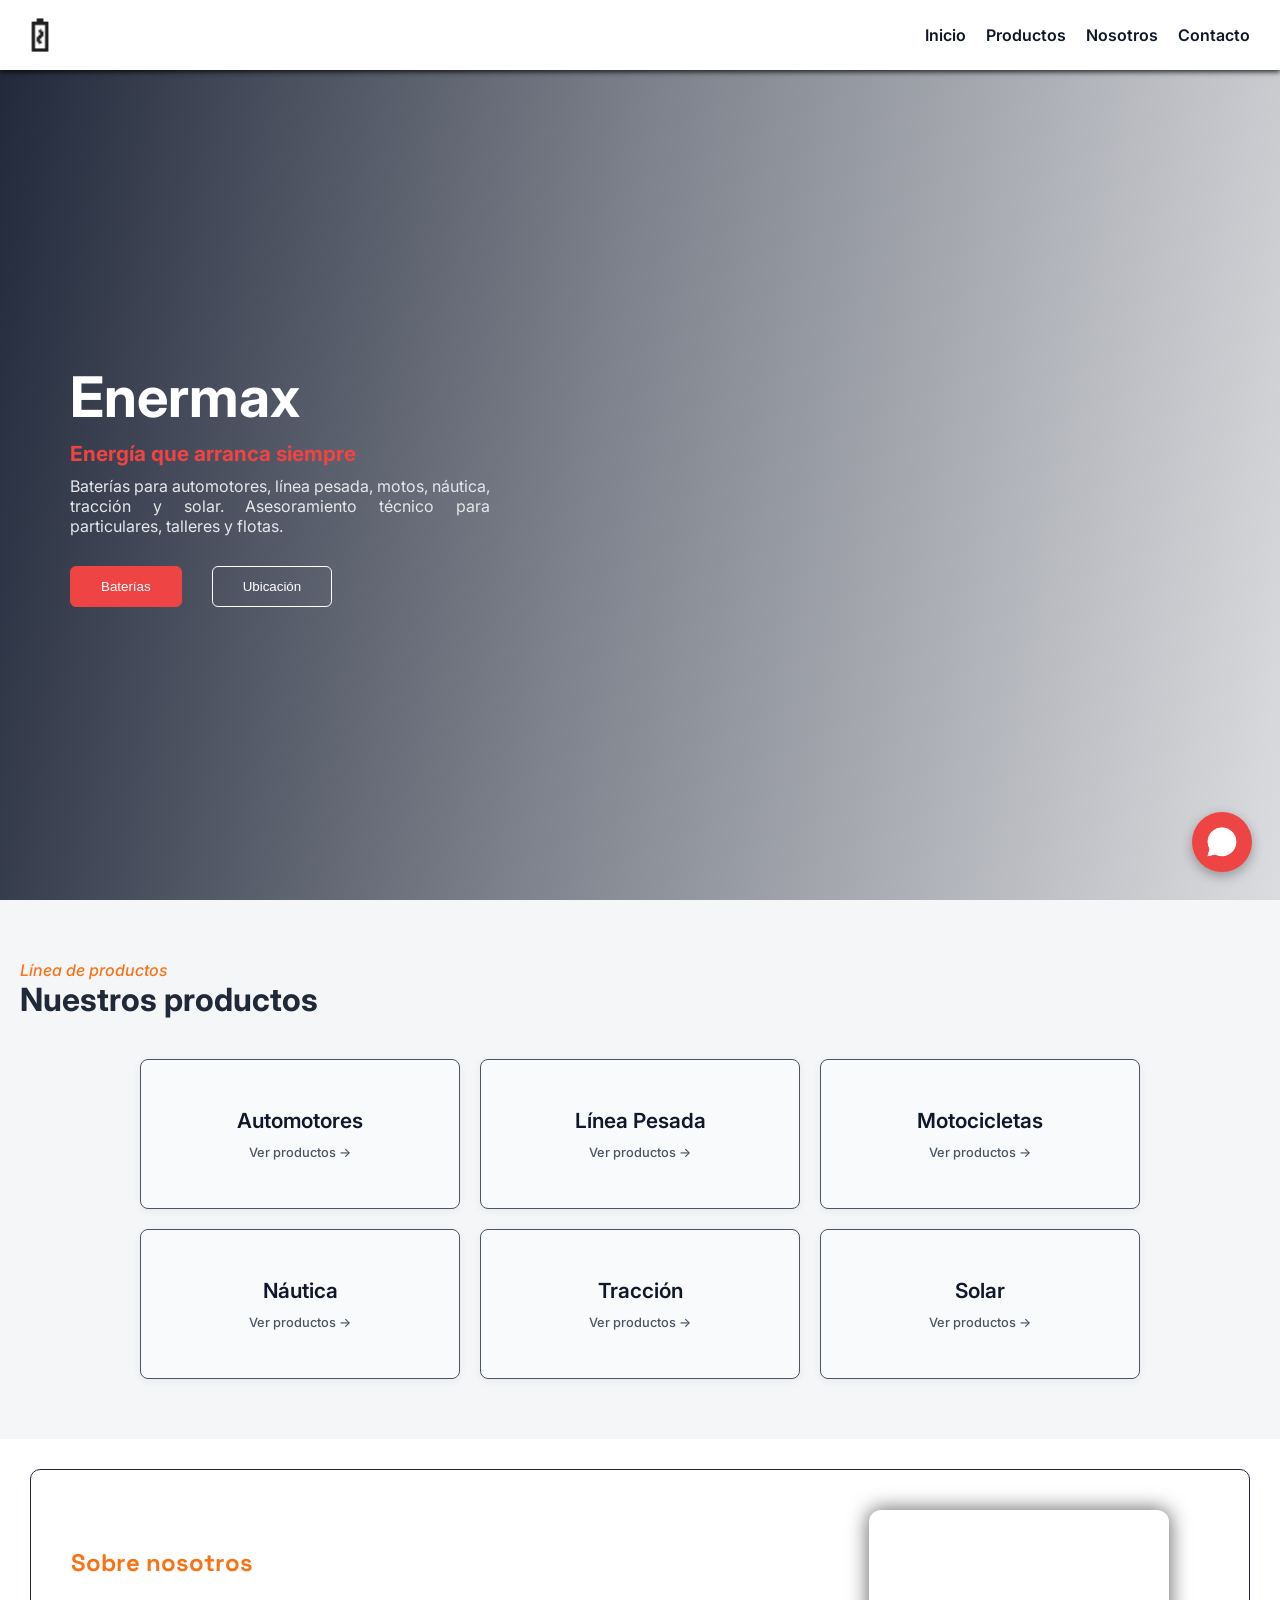
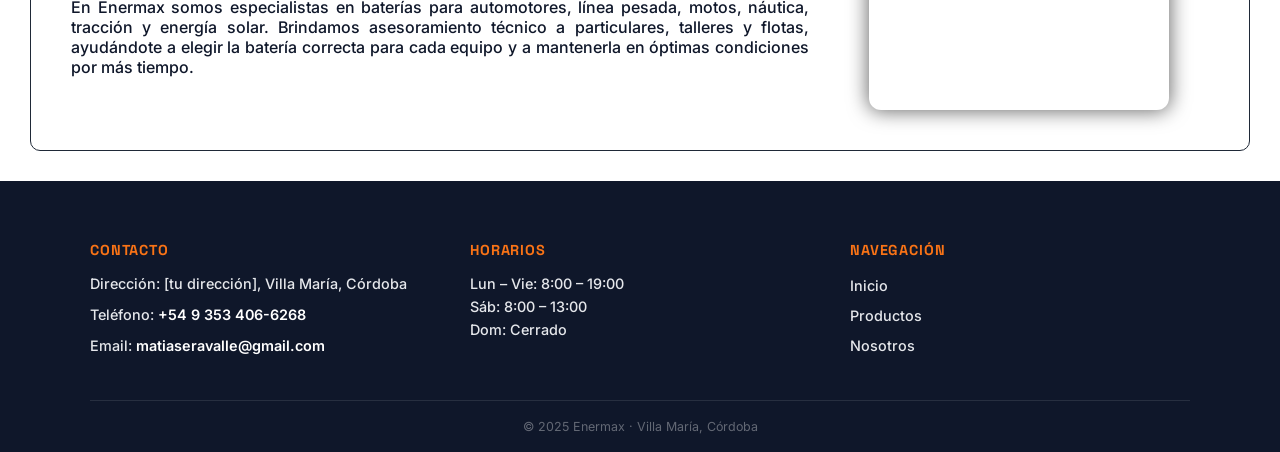
==== commit a3f7e670: "version 1 catalogo" ====
--- a/index.html
+++ b/index.html
@@ -8,8 +8,8 @@
     <title>Enermax</title>
     <link rel="preconnect" href="https://fonts.googleapis.com">
     <link rel="preconnect" href="https://fonts.gstatic.com" crossorigin>
-    <link href="https://fonts.googleapis.com/css2?family=Montserrat:ital,wght@0,100..900;1,100..900&display=swap" rel="stylesheet">
-    <link href="https://fonts.googleapis.com/css2?family=Archivo:ital,wght@0,100..900;1,100..900&display=swap" rel="stylesheet">
+    <link href="https://fonts.googleapis.com/css2?family=Inter:ital,opsz,wght@0,14..32,100..900;1,14..32,100..900&display=swap" rel="stylesheet">
+    <link href="https://fonts.googleapis.com/css2?family=Space+Grotesk:wght@300..700&display=swap" rel="stylesheet">
 </head>
 <body>
 
@@ -48,27 +48,27 @@
             <span class="cat__label">Línea de productos</span>
             <h2 class="cat__title">Nuestros productos</h2>
             <div class="grid__categorias">
-                <a href="#" class="cat__item">
+                <a href="productos.html?cat=automotores" class="cat__item">
                     <h3>Automotores</h3>
                     <span class="cat__cta">Ver productos →</span>
                 </a>
-                <a href="#" class="cat__item">
+                <a href="productos.html?cat=pesada" class="cat__item">
                     <h3>Línea Pesada</h3>
                     <span class="cat__cta">Ver productos →</span>
                 </a>
-                <a href="#" class="cat__item">
+                <a href="productos.html?cat=motocicletas" class="cat__item">
                     <h3>Motocicletas</h3>
                     <span class="cat__cta">Ver productos →</span>
                 </a>
-                <a href="#" class="cat__item">
+                <a href="productos.html?cat=nautica" class="cat__item">
                     <h3>Náutica</h3>
                     <span class="cat__cta">Ver productos →</span>
                 </a>
-                <a href="#" class="cat__item">
+                <a href="productos.html?cat=traccion" class="cat__item">
                     <h3>Tracción</h3>
                     <span class="cat__cta">Ver productos →</span>
                 </a>
-                <a href="#" class="cat__item">
+                <a href="productos.html?cat=solar" class="cat__item">
                     <h3>Solar</h3>
                     <span class="cat__cta">Ver productos →</span>
                 </a>
--- a/style.css
+++ b/style.css
@@ -20,7 +20,7 @@
 
 body {
     margin: 0;
-    font-family: "Montserrat", sans-serif;
+    font-family: "Inter", sans-serif;
     box-sizing: border-box;
     overflow-x: hidden;
 }
@@ -299,7 +299,7 @@
 }
 
 .about__section h2 {
-    font-family: "Archivo", sans-serif;
+    font-family: "Space Grotesk", sans-serif;
     color: var(--color-acento);
 }
 
@@ -347,7 +347,7 @@
 
 .footer__heading {
     color: var(--color-acento);
-    font-family: "Archivo", sans-serif;
+    font-family: "Space Grotesk", sans-serif;
     font-size: 0.9rem;
     text-transform: uppercase;
     letter-spacing: 0.06em;
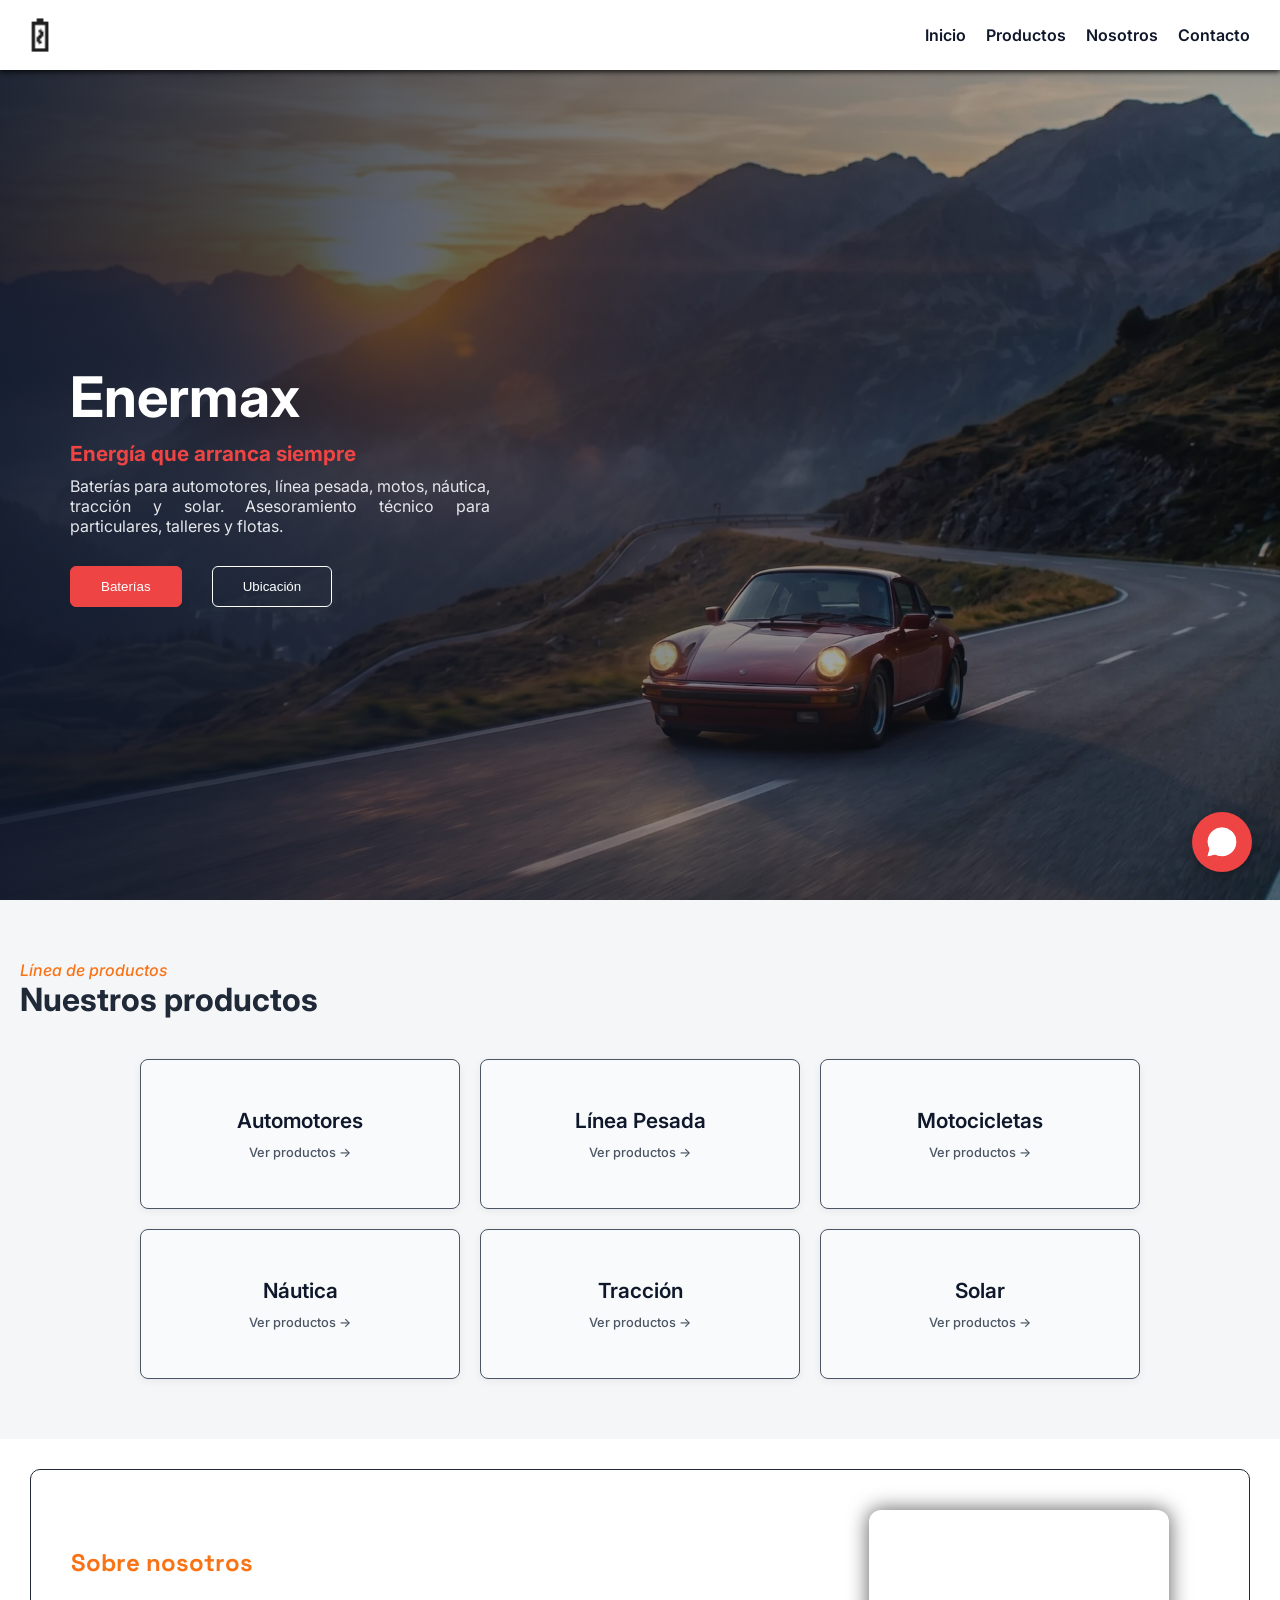
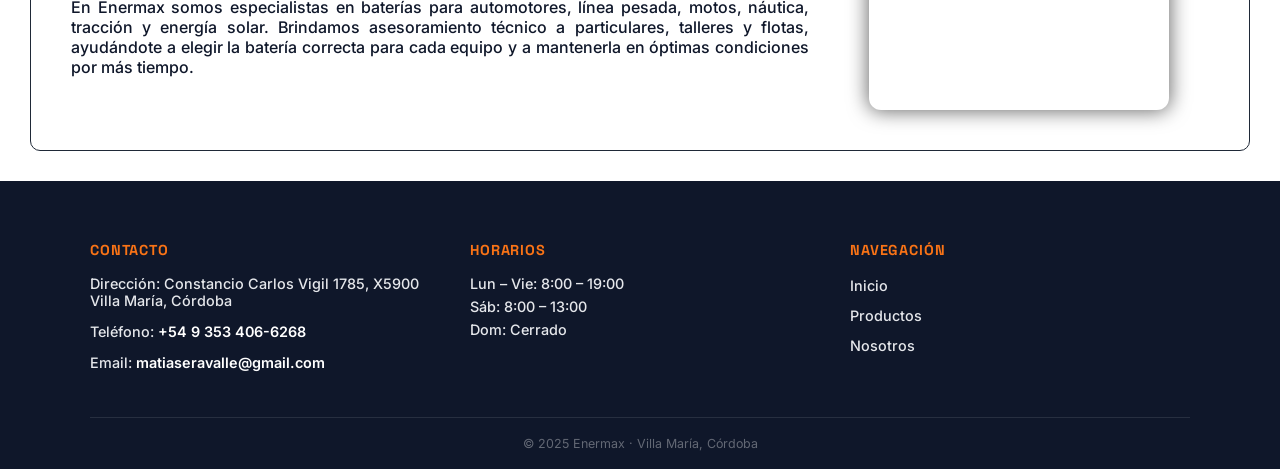
==== commit 6c01eecb: "version 1 final" ====
--- a/index.html
+++ b/index.html
@@ -1,21 +1,93 @@
 <!DOCTYPE html>
-<html lang="es">
+<html lang="es-AR">
 <head>
     <meta charset="UTF-8">
     <meta name="viewport" content="width=device-width, initial-scale=1.0">
-    <meta name="description" content="Enermax: baterías para automotores, línea pesada, motos, náutica, tracción y energía solar. Asesoramiento técnico para particulares, talleres y flotas en Villa María, Córdoba.">
+    <title>Enermax | Baterías para autos, motos, náutica y solar en Villa María</title>
+    <meta name="description" content="Baterías Enermax en Villa María, Córdoba: automotores, línea pesada, motos, náutica, tracción y energía solar. Asesoramiento técnico para particulares, talleres y flotas.">
+    <link rel="canonical" href="https://www.enermax.com.ar/">
+    <meta name="robots" content="index, follow">
+    <meta name="author" content="Enermax">
+    <meta name="theme-color" content="#0f172a">
+
+    <!-- Geo / SEO local -->
+    <meta name="geo.region" content="AR-X">
+    <meta name="geo.placename" content="Villa María, Córdoba">
+    <meta name="geo.position" content="-32.417405;-63.228257">
+    <meta name="ICBM" content="-32.417405, -63.228257">
+
+    <!-- Open Graph -->
+    <meta property="og:type" content="website">
+    <meta property="og:site_name" content="Enermax">
+    <meta property="og:locale" content="es_AR">
+    <meta property="og:title" content="Enermax | Baterías para autos, motos, náutica y solar en Villa María">
+    <meta property="og:description" content="Baterías para automotores, línea pesada, motos, náutica, tracción y energía solar. Asesoramiento técnico en Villa María, Córdoba.">
+    <meta property="og:url" content="https://www.enermax.com.ar/">
+    <meta property="og:image" content="https://www.enermax.com.ar/imagenes/hero.webp">
+
+    <!-- Twitter Cards -->
+    <meta name="twitter:card" content="summary_large_image">
+    <meta name="twitter:title" content="Enermax | Baterías en Villa María, Córdoba">
+    <meta name="twitter:description" content="Baterías para automotores, línea pesada, motos, náutica, tracción y solar. Asesoramiento técnico.">
+    <meta name="twitter:image" content="https://www.enermax.com.ar/imagenes/hero.webp">
+
+    <link rel="icon" href="imagenes/battery_change_24dp_1F1F1F_FILL0_wght400_GRAD0_opsz24.png" type="image/png">
+    <link rel="apple-touch-icon" href="imagenes/battery_change_24dp_1F1F1F_FILL0_wght400_GRAD0_opsz24.png">
+
     <link rel="stylesheet" href="style.css">
-    <title>Enermax</title>
     <link rel="preconnect" href="https://fonts.googleapis.com">
     <link rel="preconnect" href="https://fonts.gstatic.com" crossorigin>
     <link href="https://fonts.googleapis.com/css2?family=Inter:ital,opsz,wght@0,14..32,100..900;1,14..32,100..900&display=swap" rel="stylesheet">
     <link href="https://fonts.googleapis.com/css2?family=Space+Grotesk:wght@300..700&display=swap" rel="stylesheet">
+
+    <!-- Datos estructurados: negocio local -->
+    <script type="application/ld+json">
+    {
+      "@context": "https://schema.org",
+      "@type": "AutoPartsStore",
+      "name": "Enermax",
+      "description": "Venta de baterías para automotores, línea pesada, motos, náutica, tracción y energía solar con asesoramiento técnico.",
+      "image": "https://www.enermax.com.ar/imagenes/hero.webp",
+      "url": "https://www.enermax.com.ar/",
+      "telephone": "+5493534066268",
+      "email": "matiaseravalle@gmail.com",
+      "priceRange": "$$",
+      "address": {
+        "@type": "PostalAddress",
+        "streetAddress": "Constancio Carlos Vigil 1785",
+        "addressLocality": "Villa María",
+        "addressRegion": "Córdoba",
+        "postalCode": "X5900",
+        "addressCountry": "AR"
+      },
+      "geo": {
+        "@type": "GeoCoordinates",
+        "latitude": -32.417405,
+        "longitude": -63.228257
+      },
+      "openingHoursSpecification": [
+        {
+          "@type": "OpeningHoursSpecification",
+          "dayOfWeek": ["Monday", "Tuesday", "Wednesday", "Thursday", "Friday"],
+          "opens": "08:00",
+          "closes": "19:00"
+        },
+        {
+          "@type": "OpeningHoursSpecification",
+          "dayOfWeek": "Saturday",
+          "opens": "08:00",
+          "closes": "13:00"
+        }
+      ],
+      "areaServed": "Villa María, Córdoba, Argentina"
+    }
+    </script>
 </head>
 <body>
 
     <header>
         <nav class="nav__container">
-            <a href="#"><img src="imagenes/battery_change_24dp_1F1F1F_FILL0_wght400_GRAD0_opsz24.png" alt="Logo de Enermax" class="logo"></a>
+            <a href="index.html" aria-label="Enermax - Inicio"><img src="imagenes/battery_change_24dp_1F1F1F_FILL0_wght400_GRAD0_opsz24.png" alt="Logo de Enermax" class="logo" width="48" height="48"></a>
 
             <button class="nav__toggle" id="navToggle" aria-label="Abrir menú" aria-expanded="false" aria-controls="navMenu">
                 <span class="nav__toggle-bar"></span>
@@ -98,7 +170,7 @@
             <div class="footer__col">
                 <h3 class="footer__heading">Contacto</h3>
                 <address class="footer__address">
-                    <p>Dirección: [tu dirección], Villa María, Córdoba</p>
+                    <p>Dirección: Constancio Carlos Vigil 1785, X5900 Villa María, Córdoba</p>
                     <p>Teléfono: <a href="tel:+5493534066268">+54 9 353 406-6268</a></p>
                     <p>Email: <a href="mailto:matiaseravalle@gmail.com">matiaseravalle@gmail.com</a></p>
                 </address>
@@ -124,7 +196,7 @@
     </footer>
 
     <a href="https://wa.me/5493534066268?text=Hola!%20Quiero%20consultar%20sobre%20bater%C3%ADas%20en%20Enermax." class="whatsapp-float" target="_blank" rel="noopener noreferrer" aria-label="Contactar por WhatsApp">
-        <img src="imagenes/WhatsApp.svg" alt="WhatsApp">
+        <img src="imagenes/WhatsApp.svg" alt="" width="32" height="32">
     </a>
 
     <script src="script.js"></script>
--- a/style.css
+++ b/style.css
@@ -11,6 +11,19 @@
 
 html {
     overflow-x: hidden;
+}
+
+/* Oculto visualmente pero accesible para lectores de pantalla y SEO */
+.sr-only {
+    position: absolute;
+    width: 1px;
+    height: 1px;
+    padding: 0;
+    margin: -1px;
+    overflow: hidden;
+    clip: rect(0, 0, 0, 0);
+    white-space: nowrap;
+    border: 0;
 }
 
 * {
@@ -123,7 +136,7 @@
     margin-top: 70px;
     background-image:
         linear-gradient(100deg, rgba(15, 23, 42, 0.92) 0%, rgba(15, 23, 42, 0.55) 45%, rgba(15, 23, 42, 0.15) 100%),
-        url("imagenes/Gemini_Generated_Image_a4xaea4xaea4xaea.png");
+        url("imagenes/hero.webp");
     background-position: center;
     background-repeat: no-repeat;
     background-size: cover;
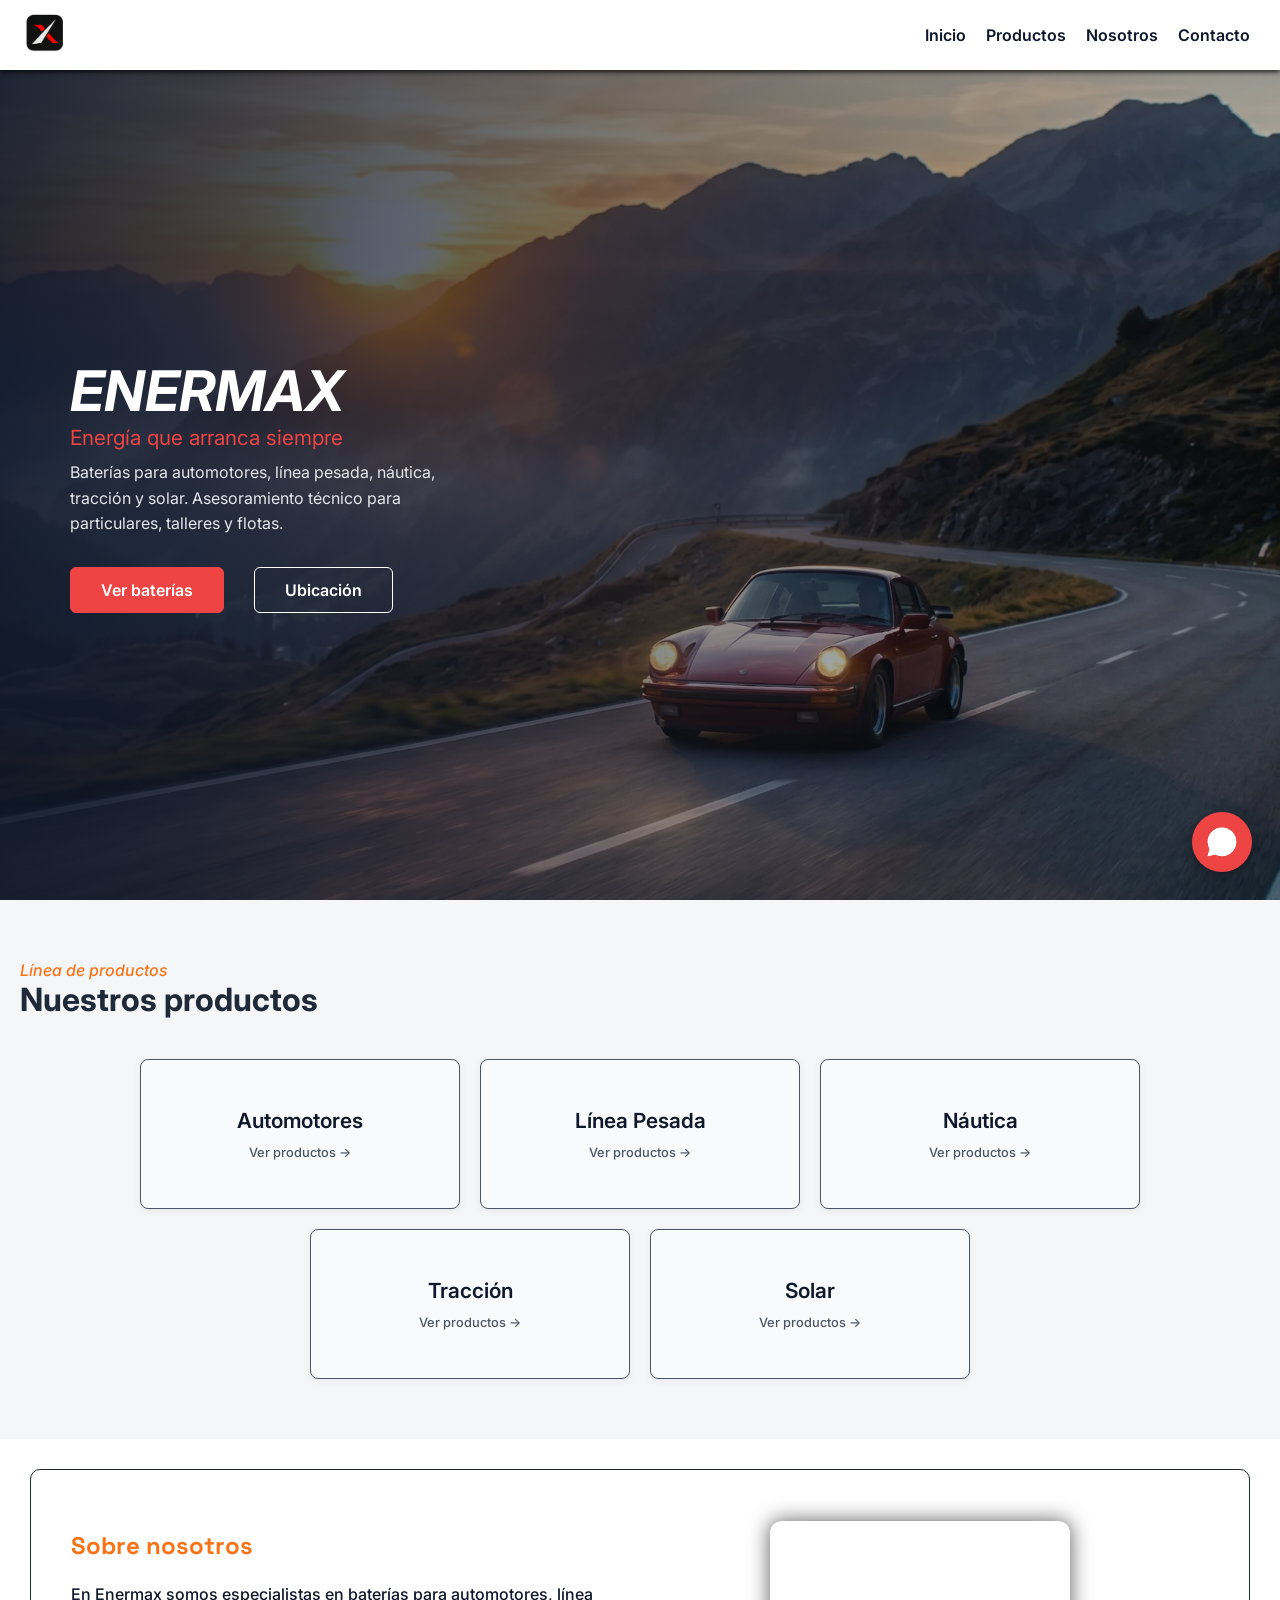
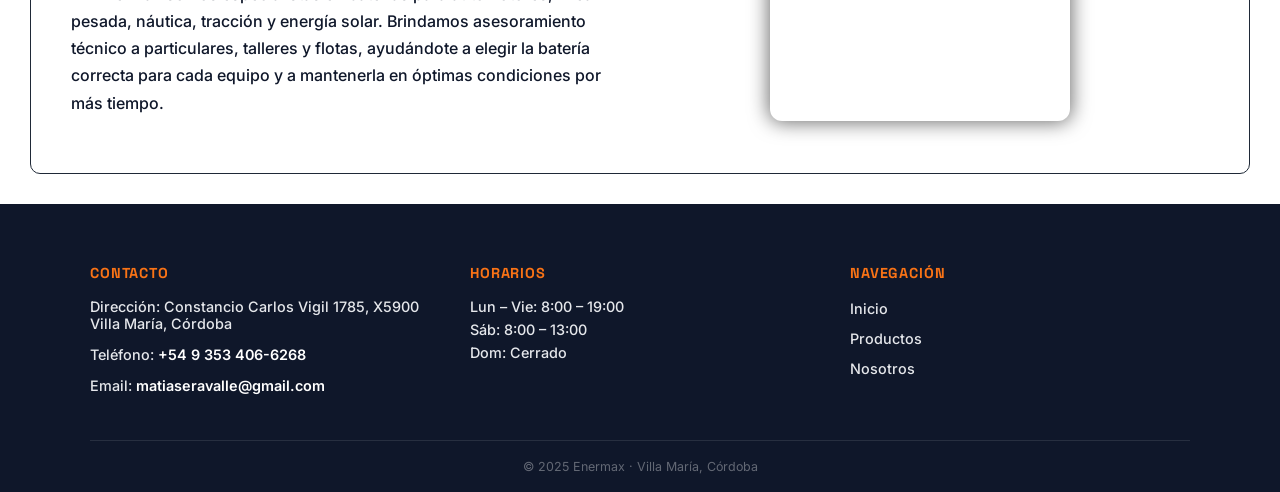
==== commit 33d145d1: "agregando fotos a los productos" ====
--- a/index.html
+++ b/index.html
@@ -3,8 +3,8 @@
 <head>
     <meta charset="UTF-8">
     <meta name="viewport" content="width=device-width, initial-scale=1.0">
-    <title>Enermax | Baterías para autos, motos, náutica y solar en Villa María</title>
-    <meta name="description" content="Baterías Enermax en Villa María, Córdoba: automotores, línea pesada, motos, náutica, tracción y energía solar. Asesoramiento técnico para particulares, talleres y flotas.">
+    <title>Enermax | Baterías para autos, náutica y solar en Villa María</title>
+    <meta name="description" content="Baterías Enermax en Villa María, Córdoba: automotores, línea pesada, náutica, tracción y energía solar. Asesoramiento técnico para particulares, talleres y flotas.">
     <link rel="canonical" href="https://www.enermax.com.ar/">
     <meta name="robots" content="index, follow">
     <meta name="author" content="Enermax">
@@ -20,19 +20,19 @@
     <meta property="og:type" content="website">
     <meta property="og:site_name" content="Enermax">
     <meta property="og:locale" content="es_AR">
-    <meta property="og:title" content="Enermax | Baterías para autos, motos, náutica y solar en Villa María">
-    <meta property="og:description" content="Baterías para automotores, línea pesada, motos, náutica, tracción y energía solar. Asesoramiento técnico en Villa María, Córdoba.">
+    <meta property="og:title" content="Enermax | Baterías para autos, náutica y solar en Villa María">
+    <meta property="og:description" content="Baterías para automotores, línea pesada, náutica, tracción y energía solar. Asesoramiento técnico en Villa María, Córdoba.">
     <meta property="og:url" content="https://www.enermax.com.ar/">
     <meta property="og:image" content="https://www.enermax.com.ar/imagenes/hero.webp">
 
     <!-- Twitter Cards -->
     <meta name="twitter:card" content="summary_large_image">
     <meta name="twitter:title" content="Enermax | Baterías en Villa María, Córdoba">
-    <meta name="twitter:description" content="Baterías para automotores, línea pesada, motos, náutica, tracción y solar. Asesoramiento técnico.">
+    <meta name="twitter:description" content="Baterías para automotores, línea pesada, náutica, tracción y solar. Asesoramiento técnico.">
     <meta name="twitter:image" content="https://www.enermax.com.ar/imagenes/hero.webp">
 
-    <link rel="icon" href="imagenes/battery_change_24dp_1F1F1F_FILL0_wght400_GRAD0_opsz24.png" type="image/png">
-    <link rel="apple-touch-icon" href="imagenes/battery_change_24dp_1F1F1F_FILL0_wght400_GRAD0_opsz24.png">
+    <link rel="icon" href="imagenes/logo.png" type="image/png">
+    <link rel="apple-touch-icon" href="imagenes/logo.png">
 
     <link rel="stylesheet" href="style.css">
     <link rel="preconnect" href="https://fonts.googleapis.com">
@@ -46,7 +46,7 @@
       "@context": "https://schema.org",
       "@type": "AutoPartsStore",
       "name": "Enermax",
-      "description": "Venta de baterías para automotores, línea pesada, motos, náutica, tracción y energía solar con asesoramiento técnico.",
+      "description": "Venta de baterías para automotores, línea pesada, náutica, tracción y energía solar con asesoramiento técnico.",
       "image": "https://www.enermax.com.ar/imagenes/hero.webp",
       "url": "https://www.enermax.com.ar/",
       "telephone": "+5493534066268",
@@ -87,7 +87,7 @@
 
     <header>
         <nav class="nav__container">
-            <a href="index.html" aria-label="Enermax - Inicio"><img src="imagenes/battery_change_24dp_1F1F1F_FILL0_wght400_GRAD0_opsz24.png" alt="Logo de Enermax" class="logo" width="48" height="48"></a>
+            <a href="index.html" aria-label="Enermax - Inicio"><img src="imagenes/logo.png" alt="Logo de Enermax" class="logo" width="48" height="48"></a>
 
             <button class="nav__toggle" id="navToggle" aria-label="Abrir menú" aria-expanded="false" aria-controls="navMenu">
                 <span class="nav__toggle-bar"></span>
@@ -107,12 +107,12 @@
         <section class="hero" id="home">
             <div class="hero__content">
                 <h1>Enermax</h1>
-                <h2 class="hero__subtitulo">Energía que arranca siempre</h2>
-                <p class="hero__p">Baterías para automotores, línea pesada, motos, náutica, tracción y solar.
+                <p class="hero__subtitulo">Energía que arranca siempre</p>
+                <p class="hero__p">Baterías para automotores, línea pesada, náutica, tracción y solar.
                     Asesoramiento técnico para particulares, talleres y flotas.</p>
                 <div class="btn__container">
-                    <button type="button" id="btn__baterias">Baterías</button>
-                    <button type="button" id="btn__ubi">Ubicación</button>
+                    <a href="productos.html" id="btn__baterias">Ver baterías</a>
+                    <a href="#map" id="btn__ubi">Ubicación</a>
                 </div>
             </div>
         </section>
@@ -128,10 +128,6 @@
                     <h3>Línea Pesada</h3>
                     <span class="cat__cta">Ver productos →</span>
                 </a>
-                <a href="productos.html?cat=motocicletas" class="cat__item">
-                    <h3>Motocicletas</h3>
-                    <span class="cat__cta">Ver productos →</span>
-                </a>
                 <a href="productos.html?cat=nautica" class="cat__item">
                     <h3>Náutica</h3>
                     <span class="cat__cta">Ver productos →</span>
@@ -150,7 +146,7 @@
             <div class="about__main-content">
                 <div class="about__content">
                     <h2>Sobre nosotros</h2>
-                    <p>En Enermax somos especialistas en baterías para automotores, línea pesada, motos, náutica,
+                    <p>En Enermax somos especialistas en baterías para automotores, línea pesada, náutica,
                         tracción y energía solar. Brindamos asesoramiento técnico a particulares, talleres y flotas,
                         ayudándote a elegir la batería correcta para cada equipo y a mantenerla en óptimas
                         condiciones por más tiempo.</p>
--- a/style.css
+++ b/style.css
@@ -11,6 +11,10 @@
 
 html {
     overflow-x: hidden;
+    scroll-behavior: smooth;
+    /* Compensa el header fijo (70px) al saltar a una sección con #ancla,
+       para que el título no quede tapado. */
+    scroll-padding-top: 80px;
 }
 
 /* Oculto visualmente pero accesible para lectores de pantalla y SEO */
@@ -27,7 +31,6 @@
 }
 
 * {
-    scroll-behavior: smooth;
     box-sizing: border-box;
 }
 
@@ -59,7 +62,7 @@
 }
 
 .logo {
-    height: 40px;
+    height: 50px;
     width: auto;
     display: block;
 }
@@ -165,6 +168,10 @@
     margin: 0;
     font-size: 3.5em;
     color: var(--color-fondo);
+    text-transform: uppercase;
+    font-style: italic;
+    font-weight: bolder;
+    margin-bottom: -10px;
 }
 
 .hero__subtitulo {
@@ -176,8 +183,9 @@
 
 .hero__p {
     color: var(--color-claro);
-    text-align: justify;
-    margin: 0;
+    text-align: left;
+    margin: 0;
+    line-height: 1.6;
 }
 
 .btn__container {
@@ -190,6 +198,13 @@
     padding: 12px 30px;
     margin: 0;
     margin-top: 20px;
+    display: inline-block;
+    text-align: center;
+    text-decoration: none;
+    font: inherit;
+    font-weight: 600;
+    cursor: pointer;
+    transition: all 0.15s ease-in;
 }
 
 #btn__baterias {
@@ -241,14 +256,17 @@
 }
 
 .grid__categorias {
-    display: grid;
-    grid-template-columns: repeat(3, 1fr);
+    display: flex;
+    flex-wrap: wrap;
+    justify-content: center;
     gap: 20px;
     max-width: 1000px;
     margin: 0 auto;
 }
 
 .cat__item {
+    flex: 1 1 280px;
+    max-width: 320px;
     display: flex;
     flex-direction: column;
     justify-content: center;
@@ -311,6 +329,10 @@
     box-shadow: 0 0 20px 1px #0009;
 }
 
+.about__content {
+    max-width: 560px; /* mejora la legibilidad: evita líneas demasiado largas */
+}
+
 .about__section h2 {
     font-family: "Space Grotesk", sans-serif;
     color: var(--color-acento);
@@ -319,7 +341,8 @@
 .about__section p {
     color: var(--color-terciario);
     font-weight: 500;
-    text-align: justify;
+    text-align: left;
+    line-height: 1.7;
     padding-right: 20px;
 }
 
@@ -563,7 +586,6 @@
     }
 
     .grid__categorias {
-        grid-template-columns: repeat(2, 1fr);
         gap: 15px;
     }
 
@@ -610,8 +632,8 @@
         font-size: 1.1em;
     }
 
-    .grid__categorias {
-        grid-template-columns: 1fr;
+    .cat__item {
+        flex-basis: 100%;
     }
 
     .cat__title {
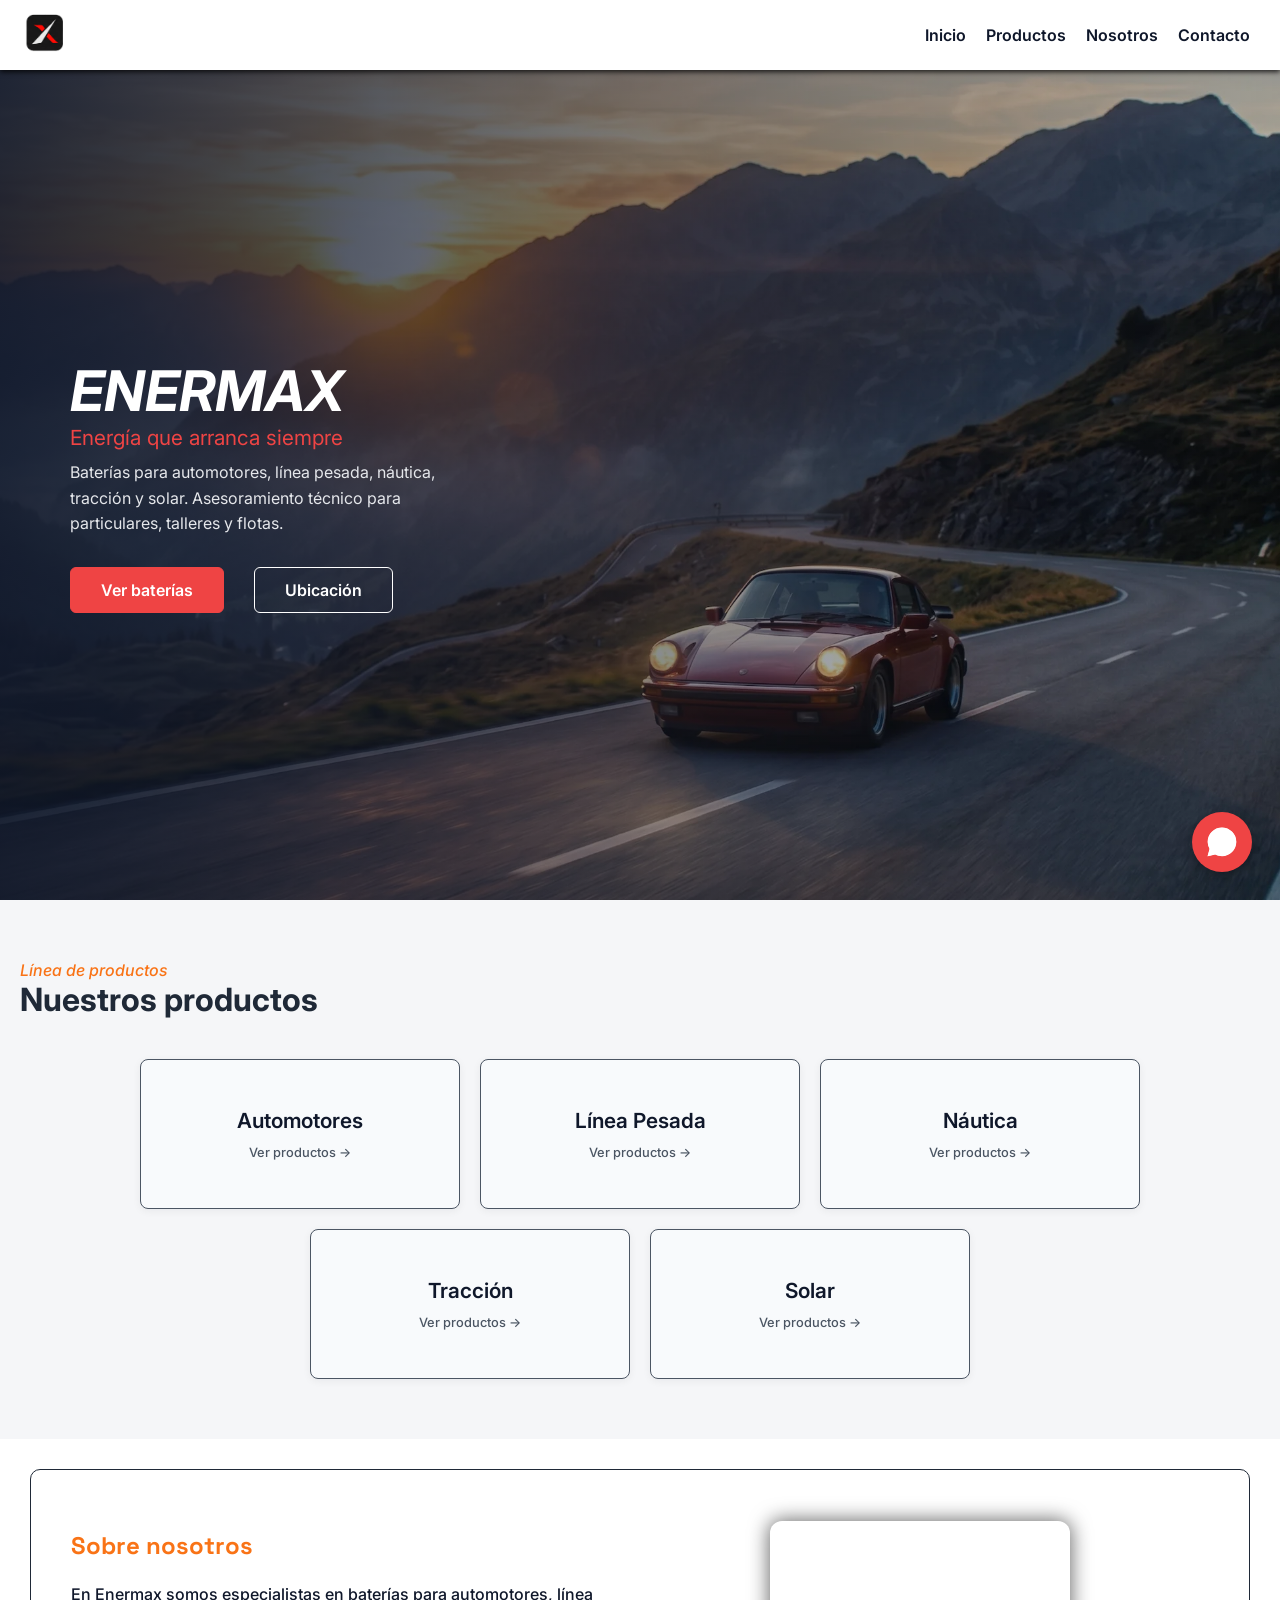
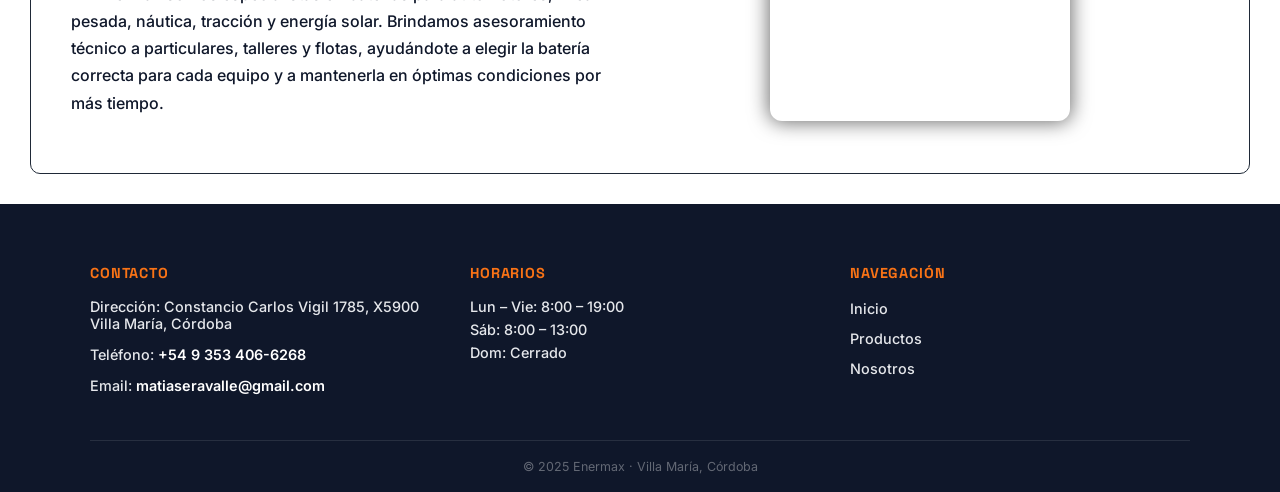
==== commit 03e6938b: "agregando ultimas fotos" ====
--- a/index.html
+++ b/index.html
@@ -31,8 +31,8 @@
     <meta name="twitter:description" content="Baterías para automotores, línea pesada, náutica, tracción y solar. Asesoramiento técnico.">
     <meta name="twitter:image" content="https://www.enermax.com.ar/imagenes/hero.webp">
 
-    <link rel="icon" href="imagenes/logo.png" type="image/png">
-    <link rel="apple-touch-icon" href="imagenes/logo.png">
+    <link rel="icon" href="imagenes/logo.webp" type="image/webp">
+    <link rel="apple-touch-icon" href="imagenes/apple-touch-icon.png">
 
     <link rel="stylesheet" href="style.css">
     <link rel="preconnect" href="https://fonts.googleapis.com">
@@ -87,7 +87,7 @@
 
     <header>
         <nav class="nav__container">
-            <a href="index.html" aria-label="Enermax - Inicio"><img src="imagenes/logo.png" alt="Logo de Enermax" class="logo" width="48" height="48"></a>
+            <a href="index.html" aria-label="Enermax - Inicio"><img src="imagenes/logo.webp" alt="Logo de Enermax" class="logo" width="48" height="48"></a>
 
             <button class="nav__toggle" id="navToggle" aria-label="Abrir menú" aria-expanded="false" aria-controls="navMenu">
                 <span class="nav__toggle-bar"></span>
